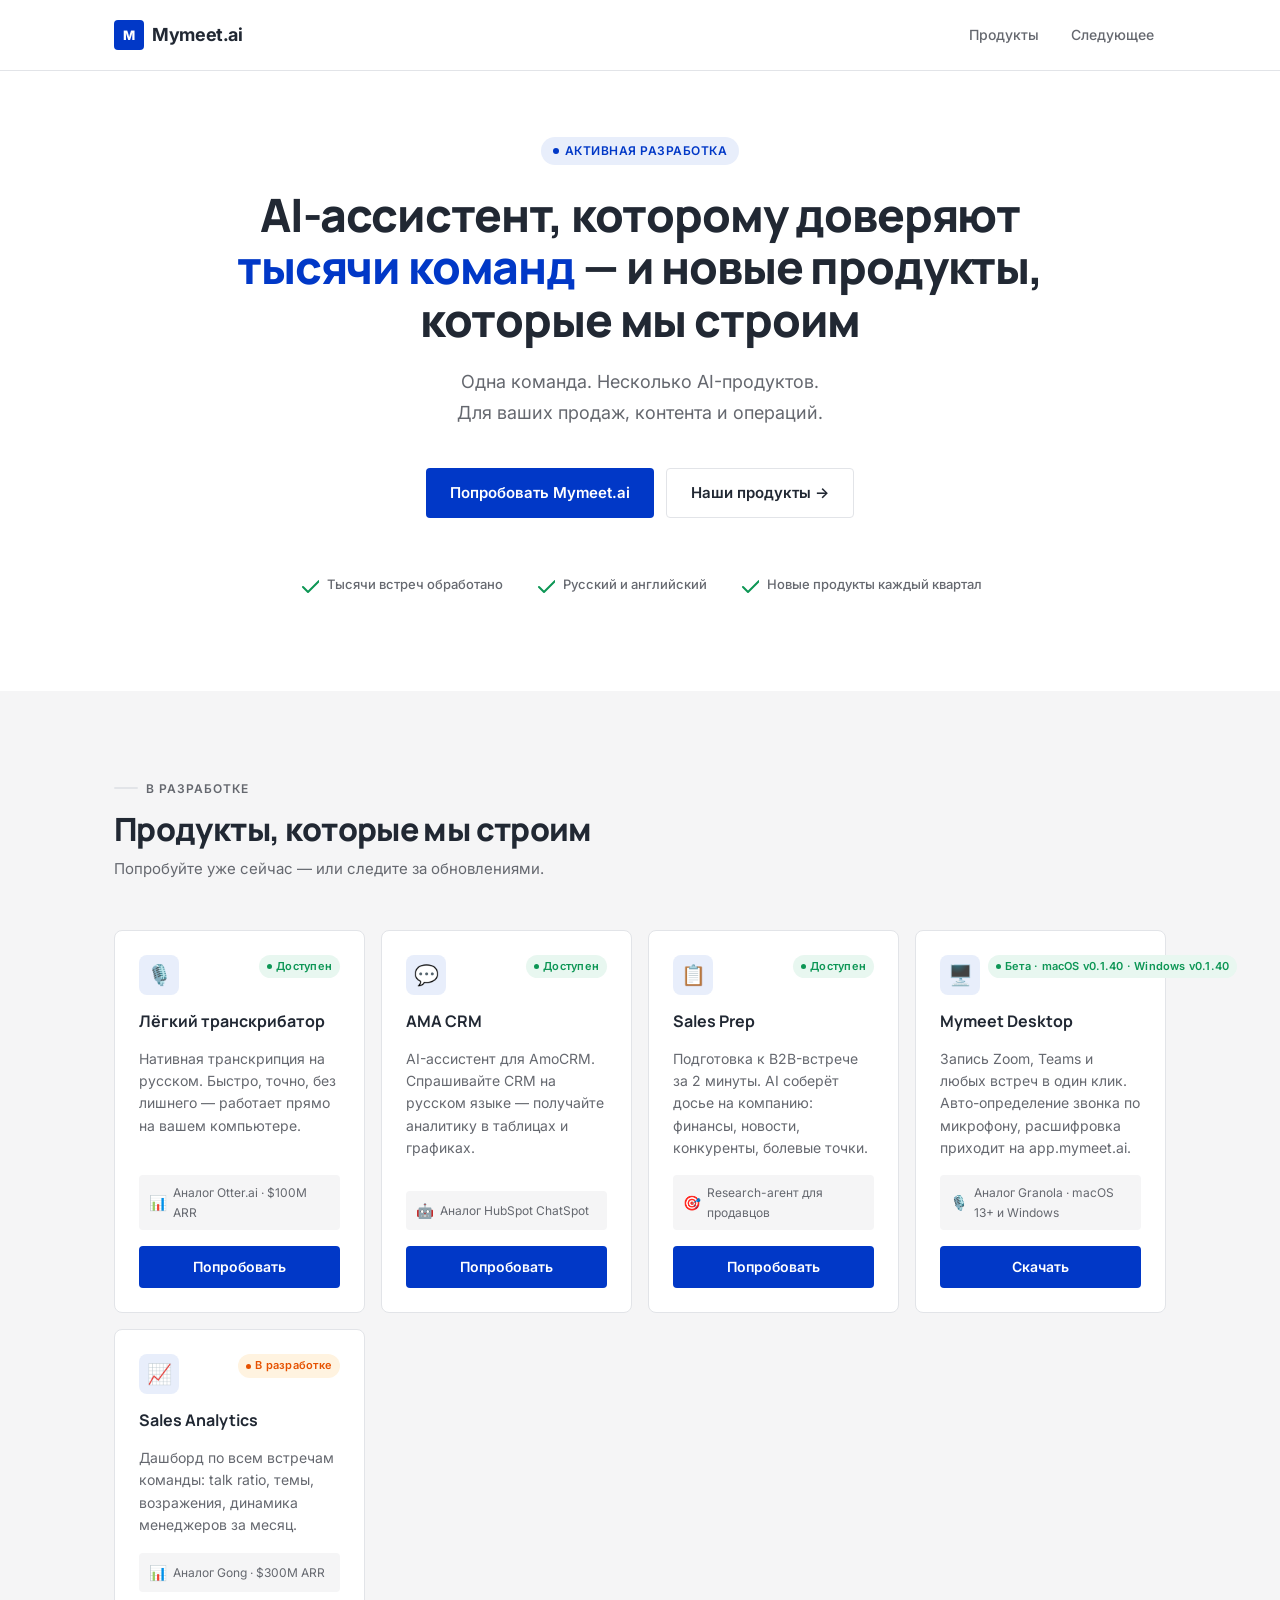
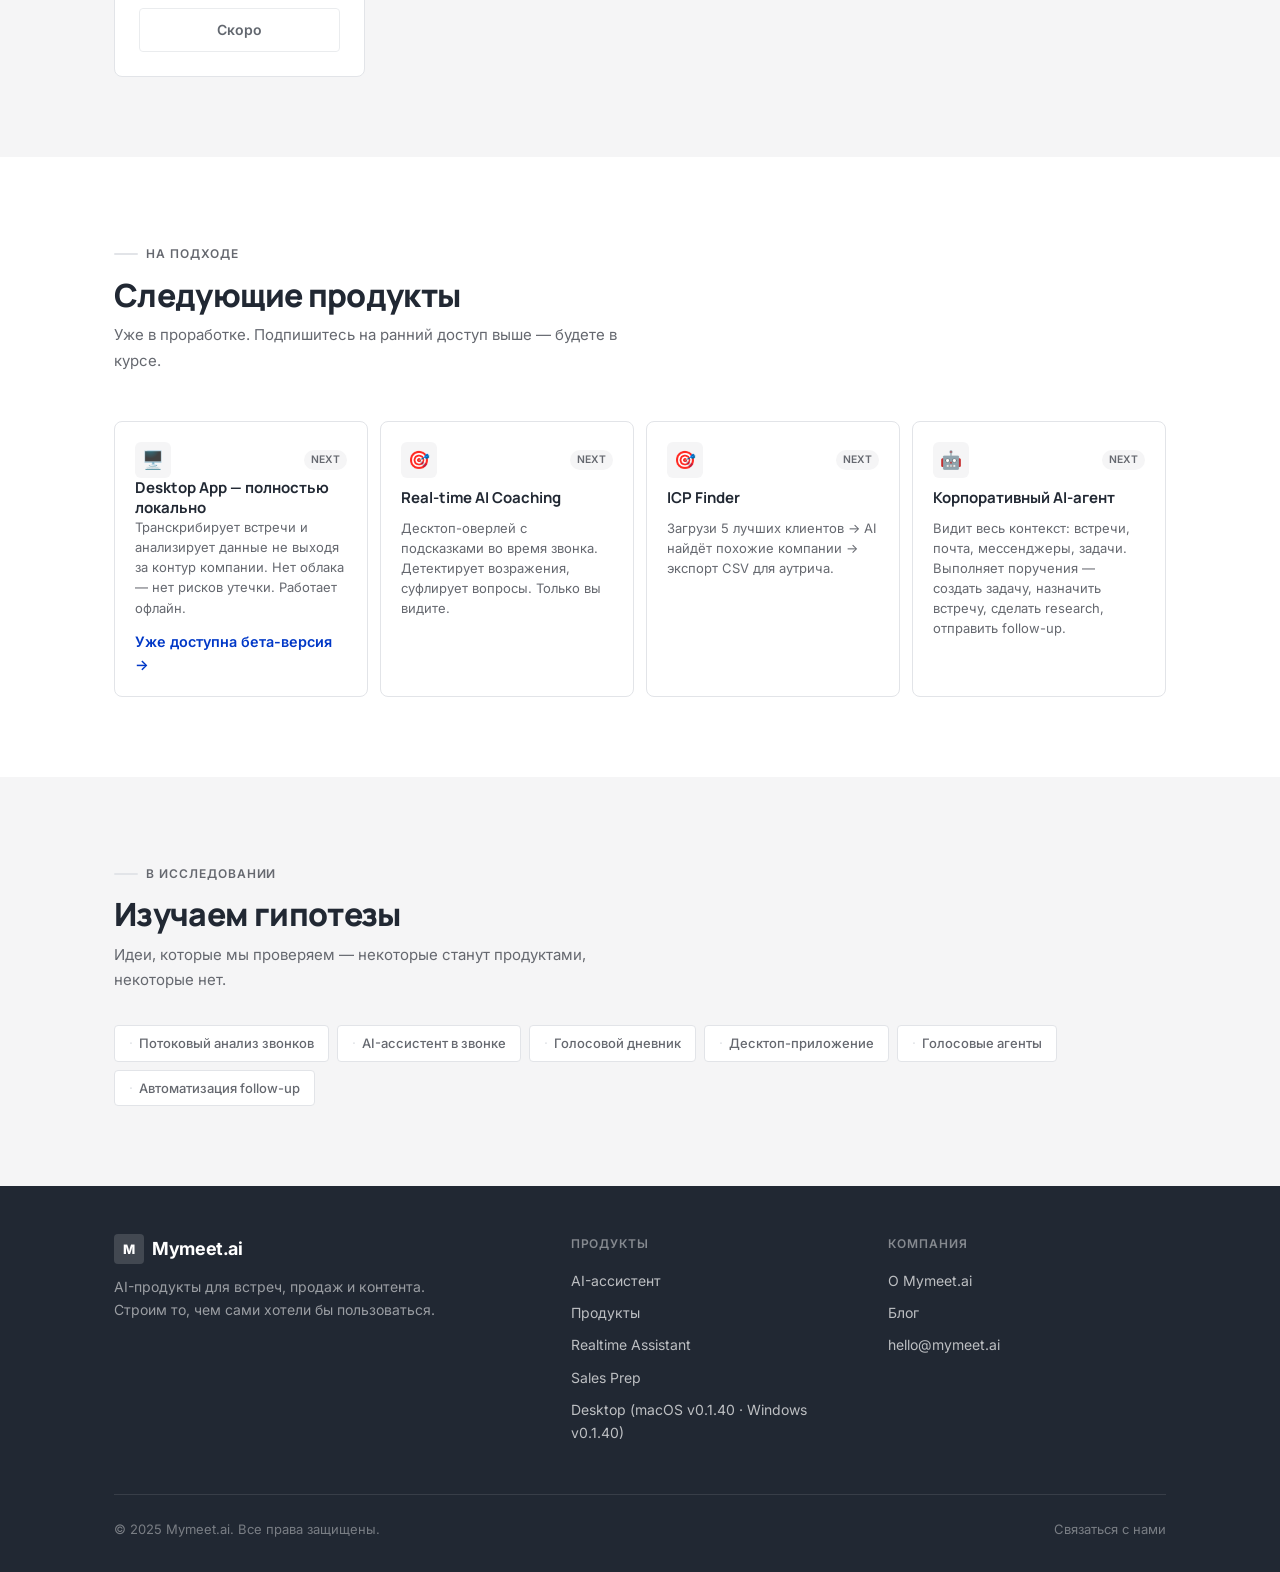
==== index.html @ 9c93a952 "Update Windows desktop download to 0.1.40" ====
<!DOCTYPE html>
<html lang="ru-RU">

<head>
  <meta charset="UTF-8">
  <meta name="viewport" content="width=device-width, initial-scale=1.0, maximum-scale=5.0, viewport-fit=cover">

  <title>Mymeet.ai — AI-ассистент для встреч и новые продукты</title>
  <meta name="description" content="Вы знаете нас по AI-ассистенту для встреч. Теперь мы строим больше: транскрибатор, sales analytics, real-time coaching и другие AI-продукты.">
  <meta name="robots" content="index, follow, max-image-preview:large, max-snippet:-1, max-video-preview:-1">
  <link rel="canonical" href="https://sales.mymeet.ai/">

  <!-- Open Graph -->
  <meta property="og:title" content="Mymeet.ai — AI-ассистент, которому доверяют тысячи команд">
  <meta property="og:description" content="Одна команда. Несколько AI-продуктов. Для ваших продаж, контента и операций.">
  <meta property="og:type" content="website">
  <meta property="og:url" content="https://sales.mymeet.ai/">
  <meta property="og:locale" content="ru_RU">

  <meta http-equiv="X-Content-Type-Options" content="nosniff">

  <!-- Fonts -->
  <link rel="preconnect" href="https://fonts.googleapis.com">
  <link rel="preconnect" href="https://fonts.gstatic.com" crossorigin>
  <link href="https://fonts.googleapis.com/css2?family=Manrope:wght@700;800&family=Inter:wght@400;500;600&display=swap" rel="stylesheet">

  <style>
    *, *::before, *::after { box-sizing: border-box; margin: 0; padding: 0; }

    :root {
      --primary: #0138C7;
      --primary-dark: #0130A8;
      --primary-light: #E8EEFB;
      --text: #212833;
      --text-muted: #65686F;
      --surface: #F5F5F6;
      --white: #FFFFFF;
      --success: #0D9655;
      --success-bg: #E8F7F0;
      --border: #E2E4E8;
      --shadow-sm: 0 1px 3px rgba(0,0,0,.06);
      --shadow-md: 0 4px 16px rgba(0,0,0,.08);
      --r-btn: 4px;
      --r-card: 8px;
    }

    html { scroll-behavior: smooth; }

    body {
      font-family: 'Inter', system-ui, -apple-system, sans-serif;
      font-size: 16px;
      line-height: 1.6;
      color: var(--text);
      background: var(--white);
      -webkit-font-smoothing: antialiased;
    }

    img { max-width: 100%; height: auto; display: block; }

    .container {
      width: 100%;
      max-width: 1100px;
      margin: 0 auto;
      padding: 0 24px;
    }

    /* ─── HEADER ─── */
    header {
      position: fixed;
      top: 0; left: 0; right: 0;
      z-index: 100;
      padding: 16px 0;
      background: rgba(255,255,255,.95);
      backdrop-filter: blur(12px);
      -webkit-backdrop-filter: blur(12px);
      border-bottom: 1px solid var(--border);
    }

    .header-inner {
      display: flex;
      justify-content: space-between;
      align-items: center;
    }

    .logo {
      font-family: 'Inter', sans-serif;
      font-size: 1.125rem;
      font-weight: 700;
      color: var(--text);
      text-decoration: none;
      letter-spacing: -.02em;
      display: flex;
      align-items: center;
      gap: 8px;
    }

    .logo-icon {
      width: 30px;
      height: 30px;
      background: var(--primary);
      border-radius: var(--r-btn);
      display: flex;
      align-items: center;
      justify-content: center;
      color: #fff;
      font-weight: 800;
      font-size: 13px;
    }

    nav {
      display: flex;
      align-items: center;
      gap: 8px;
    }

    nav a {
      color: var(--text-muted);
      text-decoration: none;
      font-size: .875rem;
      font-weight: 500;
      padding: 8px 12px;
      border-radius: var(--r-btn);
      transition: color .15s, background .15s;
    }

    nav a:hover { color: var(--text); background: var(--surface); }

    .btn {
      display: inline-flex;
      align-items: center;
      justify-content: center;
      gap: 8px;
      padding: 10px 20px;
      border-radius: var(--r-btn);
      font-family: 'Inter', sans-serif;
      font-size: .875rem;
      font-weight: 600;
      text-decoration: none;
      cursor: pointer;
      border: none;
      transition: background .15s, transform .15s, box-shadow .15s;
      white-space: nowrap;
    }

    .btn-primary {
      background: var(--primary);
      color: #fff;
    }

    .btn-primary:hover {
      background: var(--primary-dark);
      box-shadow: 0 4px 16px rgba(1,56,199,.25);
    }

    .btn-outline {
      background: transparent;
      color: var(--text);
      border: 1.5px solid var(--border);
    }

    .btn-outline:hover {
      background: var(--surface);
      border-color: #c5c8ce;
    }

    /* ─── HERO ─── */
    .hero {
      padding: 136px 0 96px;
      background: var(--white);
      text-align: center;
    }

    .hero-badge {
      display: inline-flex;
      align-items: center;
      gap: 6px;
      background: var(--primary-light);
      color: var(--primary);
      font-size: .75rem;
      font-weight: 600;
      padding: 4px 12px;
      border-radius: 100px;
      letter-spacing: .04em;
      text-transform: uppercase;
      margin-bottom: 24px;
    }

    .hero-badge-dot {
      width: 6px;
      height: 6px;
      background: var(--primary);
      border-radius: 50%;
      flex-shrink: 0;
    }

    .hero h1 {
      font-family: 'Manrope', sans-serif;
      font-size: clamp(2rem, 4vw, 2.875rem);
      font-weight: 800;
      color: var(--text);
      line-height: 1.15;
      letter-spacing: -.025em;
      max-width: none;
      margin: 0 auto 20px;
    }

    .hero h1 .accent { color: var(--primary); }

    .hero-sub {
      font-size: 1.125rem;
      color: var(--text-muted);
      max-width: 520px;
      margin: 0 auto 40px;
      line-height: 1.7;
    }

    .hero-ctas {
      display: flex;
      gap: 12px;
      justify-content: center;
      flex-wrap: wrap;
    }

    .hero-ctas .btn { padding: 12px 24px; font-size: .9375rem; }

    .hero-trust {
      margin-top: 56px;
      display: flex;
      align-items: center;
      justify-content: center;
      gap: 32px;
      flex-wrap: wrap;
    }

    .trust-item {
      display: flex;
      align-items: center;
      gap: 8px;
      color: var(--text-muted);
      font-size: .8125rem;
      font-weight: 500;
    }

    .trust-icon {
      width: 20px;
      height: 20px;
      color: var(--success);
    }

    /* ─── SECTION COMMON ─── */
    section { padding: 80px 0; }

    .section-label {
      display: inline-flex;
      align-items: center;
      gap: 8px;
      font-size: .75rem;
      font-weight: 600;
      letter-spacing: .08em;
      text-transform: uppercase;
      color: var(--text-muted);
      margin-bottom: 12px;
    }

    .section-label-line {
      width: 24px;
      height: 2px;
      background: var(--border);
      border-radius: 2px;
    }

    .section-title {
      font-family: 'Manrope', sans-serif;
      font-size: clamp(1.5rem, 2.5vw, 2rem);
      font-weight: 800;
      color: var(--text);
      letter-spacing: -.02em;
      line-height: 1.2;
      margin-bottom: 8px;
    }

    .section-desc {
      font-size: .9375rem;
      color: var(--text-muted);
      max-width: 520px;
      line-height: 1.7;
      margin-bottom: 48px;
    }

    /* ─── ACTIVE PRODUCTS ─── */
    .active-products { background: var(--surface); }

    .products-grid {
      display: grid;
      grid-template-columns: repeat(auto-fill, minmax(240px, 1fr));
      gap: 16px;
    }

    .product-card {
      background: var(--white);
      border: 1px solid var(--border);
      border-radius: var(--r-card);
      padding: 24px;
      display: flex;
      flex-direction: column;
      gap: 16px;
      transition: box-shadow .2s, border-color .2s;
    }

    .product-card:hover {
      box-shadow: var(--shadow-md);
      border-color: #c5c8ce;
    }

    .card-top {
      display: flex;
      align-items: flex-start;
      justify-content: space-between;
      gap: 8px;
    }

    .product-icon {
      width: 40px;
      height: 40px;
      background: var(--primary-light);
      border-radius: var(--r-card);
      display: flex;
      align-items: center;
      justify-content: center;
      font-size: 1.25rem;
      flex-shrink: 0;
    }

    .badge-active {
      display: inline-flex;
      align-items: center;
      gap: 4px;
      background: var(--success-bg);
      color: var(--success);
      font-size: .6875rem;
      font-weight: 600;
      padding: 3px 8px;
      border-radius: 100px;
      letter-spacing: .02em;
      white-space: nowrap;
    }

    .badge-active-dot {
      width: 5px;
      height: 5px;
      background: var(--success);
      border-radius: 50%;
      flex-shrink: 0;
      animation: pulse 2s infinite;
    }

    @keyframes pulse {
      0%, 100% { opacity: 1; }
      50% { opacity: .4; }
    }

    .product-card h3 {
      font-family: 'Manrope', sans-serif;
      font-size: 1rem;
      font-weight: 700;
      color: var(--text);
      line-height: 1.3;
    }

    .product-card p {
      font-size: .875rem;
      color: var(--text-muted);
      line-height: 1.6;
      flex: 1;
    }

    .card-meta {
      display: flex;
      align-items: center;
      gap: 6px;
      font-size: .75rem;
      color: var(--text-muted);
      padding: 8px 10px;
      background: var(--surface);
      border-radius: 4px;
    }

    .card-meta-icon { font-size: .9rem; }

    .card-cta {
      display: flex;
      align-items: center;
      justify-content: space-between;
      gap: 8px;
    }

    .waitlist-form {
      display: flex;
      gap: 6px;
      width: 100%;
    }

    .waitlist-form input[type="email"] {
      flex: 1;
      padding: 8px 12px;
      border: 1.5px solid var(--border);
      border-radius: var(--r-btn);
      font-family: 'Inter', sans-serif;
      font-size: .8125rem;
      color: var(--text);
      background: var(--white);
      outline: none;
      transition: border-color .15s;
      min-width: 0;
    }

    .waitlist-form input[type="email"]::placeholder { color: #9ca3af; }

    .waitlist-form input[type="email"]:focus {
      border-color: var(--primary);
    }

    .waitlist-form button {
      padding: 8px 14px;
      background: var(--primary);
      color: #fff;
      border: none;
      border-radius: var(--r-btn);
      font-family: 'Inter', sans-serif;
      font-size: .8125rem;
      font-weight: 600;
      cursor: pointer;
      white-space: nowrap;
      transition: background .15s;
      flex-shrink: 0;
    }

    .waitlist-form button:hover { background: var(--primary-dark); }

    /* ─── NEXT PRODUCTS ─── */
    .next-products { background: var(--white); }

    .next-grid {
      display: grid;
      grid-template-columns: repeat(auto-fill, minmax(220px, 1fr));
      gap: 12px;
    }

    .next-card {
      border: 1px solid var(--border);
      border-radius: var(--r-card);
      padding: 20px;
      display: flex;
      flex-direction: column;
      gap: 10px;
      background: var(--white);
    }

    .next-card-top {
      display: flex;
      align-items: center;
      gap: 10px;
    }

    .next-icon {
      width: 36px;
      height: 36px;
      background: var(--surface);
      border-radius: 6px;
      display: flex;
      align-items: center;
      justify-content: center;
      font-size: 1.1rem;
      flex-shrink: 0;
    }

    .badge-next {
      display: inline-flex;
      align-items: center;
      background: var(--surface);
      color: var(--text-muted);
      font-size: .65rem;
      font-weight: 600;
      padding: 2px 7px;
      border-radius: 100px;
      letter-spacing: .03em;
      text-transform: uppercase;
      margin-left: auto;
    }

    .next-card h3 {
      font-family: 'Manrope', sans-serif;
      font-size: .9375rem;
      font-weight: 700;
      color: var(--text);
      line-height: 1.3;
    }

    .next-card p {
      font-size: .8125rem;
      color: var(--text-muted);
      line-height: 1.55;
    }

    /* ─── RESEARCH ─── */
    .research { background: var(--surface); }

    .research-list {
      display: flex;
      flex-wrap: wrap;
      gap: 8px;
      margin-top: 32px;
    }

    .research-tag {
      display: inline-flex;
      align-items: center;
      gap: 6px;
      background: var(--white);
      border: 1px solid var(--border);
      color: var(--text-muted);
      font-size: .8125rem;
      font-weight: 500;
      padding: 7px 14px;
      border-radius: 4px;
    }

    .research-tag::before {
      content: '·';
      color: var(--border);
    }

    /* ─── FOOTER ─── */
    footer {
      background: var(--text);
      color: rgba(255,255,255,.7);
      padding: 48px 0 32px;
    }

    .footer-grid {
      display: grid;
      grid-template-columns: 1.5fr 1fr 1fr;
      gap: 40px;
      margin-bottom: 40px;
    }

    .footer-brand .logo {
      color: #fff;
      margin-bottom: 12px;
    }

    .footer-brand .logo-icon {
      background: rgba(255,255,255,.15);
    }

    .footer-brand p {
      font-size: .875rem;
      line-height: 1.6;
      color: rgba(255,255,255,.55);
    }

    .footer-col h4 {
      font-size: .75rem;
      font-weight: 600;
      color: rgba(255,255,255,.45);
      text-transform: uppercase;
      letter-spacing: .08em;
      margin-bottom: 16px;
    }

    .footer-col a {
      display: block;
      color: rgba(255,255,255,.7);
      text-decoration: none;
      font-size: .875rem;
      margin-bottom: 10px;
      transition: color .15s;
    }

    .footer-col a:hover { color: #fff; }

    .footer-bottom {
      border-top: 1px solid rgba(255,255,255,.1);
      padding-top: 24px;
      display: flex;
      align-items: center;
      justify-content: space-between;
      flex-wrap: wrap;
      gap: 12px;
    }

    .footer-bottom p {
      font-size: .8125rem;
      color: rgba(255,255,255,.4);
    }

    .footer-bottom a {
      color: rgba(255,255,255,.4);
      text-decoration: none;
      font-size: .8125rem;
      transition: color .15s;
    }

    .footer-bottom a:hover { color: rgba(255,255,255,.7); }

    /* ─── WAITLIST SUCCESS ─── */
    .waitlist-success {
      display: none;
      align-items: center;
      gap: 6px;
      font-size: .8125rem;
      color: var(--success);
      font-weight: 600;
      padding: 8px 0;
    }

    /* ─── RESPONSIVE ─── */
    @media (max-width: 768px) {
      .hero { padding: 112px 0 64px; }
      .hero h1 { font-size: 1.875rem; }
      .hero-sub { font-size: 1rem; }
      .hero-trust { gap: 20px; }
      .products-grid { grid-template-columns: 1fr; }
      .next-grid { grid-template-columns: 1fr 1fr; }
      .footer-grid { grid-template-columns: 1fr 1fr; }
      .footer-brand { grid-column: 1 / -1; }
      section { padding: 56px 0; }
    }

    @media (max-width: 480px) {
      .hero-ctas { flex-direction: column; align-items: stretch; }
      .hero-ctas .btn { justify-content: center; }
      .next-grid { grid-template-columns: 1fr; }
      .footer-grid { grid-template-columns: 1fr; }
    }
  </style>
</head>

<body>

  <!-- HEADER -->
  <header>
    <div class="container header-inner">
      <a href="/" class="logo" aria-label="Mymeet.ai — главная">
        <span class="logo-icon" aria-hidden="true">M</span>
        <span class="logo-text">Mymeet.ai</span>
      </a>
      <nav aria-label="Основная навигация">
        <a href="#products">Продукты</a>
        <a href="#next">Следующее</a>
      </nav>
    </div>
  </header>

  <!-- HERO -->
  <section class="hero">
    <div class="container">
      <div class="hero-badge">
        <span class="hero-badge-dot"></span>
        Активная разработка
      </div>
      <h1>
        AI-ассистент, которому доверяют<br>
        <span class="accent">тысячи команд</span> — и новые продукты,<br>
        которые мы строим
      </h1>
      <p class="hero-sub">
        Одна команда. Несколько AI-продуктов.<br>
        Для ваших продаж, контента и операций.
      </p>
      <div class="hero-ctas">
        <a href="https://mymeet.ai" class="btn btn-primary" target="_blank" rel="noopener noreferrer">
          Попробовать Mymeet.ai
        </a>
        <a href="#products" class="btn btn-outline">
          Наши продукты →
        </a>
      </div>
      <div class="hero-trust">
        <div class="trust-item">
          <svg class="trust-icon" viewBox="0 0 20 20" fill="none" stroke="currentColor" stroke-width="2" stroke-linecap="round" stroke-linejoin="round">
            <polyline points="20 6 9 17 4 12"></polyline>
          </svg>
          Тысячи встреч обработано
        </div>
        <div class="trust-item">
          <svg class="trust-icon" viewBox="0 0 20 20" fill="none" stroke="currentColor" stroke-width="2" stroke-linecap="round" stroke-linejoin="round">
            <polyline points="20 6 9 17 4 12"></polyline>
          </svg>
          Русский и английский
        </div>
        <div class="trust-item">
          <svg class="trust-icon" viewBox="0 0 20 20" fill="none" stroke="currentColor" stroke-width="2" stroke-linecap="round" stroke-linejoin="round">
            <polyline points="20 6 9 17 4 12"></polyline>
          </svg>
          Новые продукты каждый квартал
        </div>
      </div>
    </div>
  </section>

  <!-- ACTIVE PRODUCTS -->
  <section class="active-products" id="products">
    <div class="container">
      <div class="section-label">
        <span class="section-label-line"></span>
        В разработке
      </div>
      <h2 class="section-title">Продукты, которые мы строим</h2>
      <p class="section-desc">Попробуйте уже сейчас — или следите за обновлениями.</p>

      <div class="products-grid">

        <!-- 1. Транскрибатор -->
        <div class="product-card">
          <div class="card-top">
            <div class="product-icon">🎙️</div>
            <span class="badge-active"><span class="badge-active-dot"></span>Доступен</span>
          </div>
          <div>
            <h3>Лёгкий транскрибатор</h3>
          </div>
          <p>Нативная транскрипция на русском. Быстро, точно, без лишнего — работает прямо на вашем компьютере.</p>
          <div class="card-meta">
            <span class="card-meta-icon">📊</span>
            <span>Аналог Otter.ai · $100M ARR</span>
          </div>
          <a href="https://transcriber.mymeet.ai" class="btn btn-primary" target="_blank" rel="noopener noreferrer" style="width:100%;padding:10px 20px;">Попробовать</a>
        </div>

        <!-- 2. AMA CRM -->
        <div class="product-card">
          <div class="card-top">
            <div class="product-icon">💬</div>
            <span class="badge-active"><span class="badge-active-dot"></span>Доступен</span>
          </div>
          <div>
            <h3>AMA CRM</h3>
          </div>
          <p>AI-ассистент для AmoCRM. Спрашивайте CRM на русском языке — получайте аналитику в таблицах и графиках.</p>
          <div class="card-meta">
            <span class="card-meta-icon">🤖</span>
            <span>Аналог HubSpot ChatSpot</span>
          </div>
          <a href="https://amacrm.mymeet.ai" class="btn btn-primary" target="_blank" rel="noopener noreferrer" style="width:100%;padding:10px 20px;">Попробовать</a>
        </div>

        <!-- 3. Sales Prep -->
        <div class="product-card">
          <div class="card-top">
            <div class="product-icon">📋</div>
            <span class="badge-active"><span class="badge-active-dot"></span>Доступен</span>
          </div>
          <div>
            <h3>Sales Prep</h3>
          </div>
          <p>Подготовка к B2B-встрече за 2 минуты. AI соберёт досье на компанию: финансы, новости, конкуренты, болевые точки.</p>
          <div class="card-meta">
            <span class="card-meta-icon">🎯</span>
            <span>Research-агент для продавцов</span>
          </div>
          <a href="https://prep.mymeet.ai" class="btn btn-primary" target="_blank" rel="noopener noreferrer" style="width:100%;padding:10px 20px;">Попробовать</a>
        </div>

        <!-- 4. Mymeet Desktop -->
        <div class="product-card">
          <div class="card-top">
            <div class="product-icon">🖥️</div>
            <span class="badge-active"><span class="badge-active-dot"></span>Бета · macOS v0.1.40 · Windows v0.1.40</span>
          </div>
          <div>
            <h3>Mymeet Desktop</h3>
          </div>
          <p>Запись Zoom, Teams и любых встреч в один клик. Авто-определение звонка по микрофону, расшифровка приходит на app.mymeet.ai.</p>
          <div class="card-meta">
            <span class="card-meta-icon">🎙️</span>
            <span>Аналог Granola · macOS 13+ и Windows</span>
          </div>
          <a href="/desktop" class="btn btn-primary" style="width:100%;padding:10px 20px;">Скачать</a>
        </div>

        <!-- 4. Sales Analytics -->
        <div class="product-card">
          <div class="card-top">
            <div class="product-icon">📈</div>
            <span class="badge-active" style="background:#FFF3E0;color:#E65100;"><span class="badge-active-dot" style="background:#E65100;"></span>В разработке</span>
          </div>
          <div>
            <h3>Sales Analytics</h3>
          </div>
          <p>Дашборд по всем встречам команды: talk ratio, темы, возражения, динамика менеджеров за месяц.</p>
          <div class="card-meta">
            <span class="card-meta-icon">📊</span>
            <span>Аналог Gong · $300M ARR</span>
          </div>
          <span class="btn btn-outline" style="width:100%;padding:10px 20px;cursor:default;opacity:.7;">Скоро</span>
        </div>

      </div>
    </div>
  </section>

  <!-- NEXT PRODUCTS -->
  <section class="next-products" id="next">
    <div class="container">
      <div class="section-label">
        <span class="section-label-line"></span>
        На подходе
      </div>
      <h2 class="section-title">Следующие продукты</h2>
      <p class="section-desc">Уже в проработке. Подпишитесь на ранний доступ выше — будете в курсе.</p>

      <div class="next-grid">

        <a href="/desktop" class="next-card" style="text-decoration:none;color:inherit;display:block;">
          <div class="next-card-top">
            <div class="next-icon">🖥️</div>
            <span class="badge-next">Next</span>
          </div>
          <h3>Desktop App — полностью локально</h3>
          <p>Транскрибирует встречи и анализирует данные не выходя за контур компании. Нет облака — нет рисков утечки. Работает офлайн.</p>
          <span style="display:inline-flex;align-items:center;gap:6px;margin-top:12px;color:var(--primary);font-weight:600;font-size:.9rem;">
            Уже доступна бета-версия →
          </span>
        </a>

        <div class="next-card">
          <div class="next-card-top">
            <div class="next-icon">🎯</div>
            <span class="badge-next">Next</span>
          </div>
          <h3>Real-time AI Coaching</h3>
          <p>Десктоп-оверлей с подсказками во время звонка. Детектирует возражения, суфлирует вопросы. Только вы видите.</p>
        </div>

        <div class="next-card">
          <div class="next-card-top">
            <div class="next-icon">🎯</div>
            <span class="badge-next">Next</span>
          </div>
          <h3>ICP Finder</h3>
          <p>Загрузи 5 лучших клиентов → AI найдёт похожие компании → экспорт CSV для аутрича.</p>
        </div>

        <div class="next-card">
          <div class="next-card-top">
            <div class="next-icon">🤖</div>
            <span class="badge-next">Next</span>
          </div>
          <h3>Корпоративный AI-агент</h3>
          <p>Видит весь контекст: встречи, почта, мессенджеры, задачи. Выполняет поручения — создать задачу, назначить встречу, сделать research, отправить follow-up.</p>
        </div>

      </div>
    </div>
  </section>

  <!-- RESEARCH -->
  <section class="research">
    <div class="container">
      <div class="section-label">
        <span class="section-label-line"></span>
        В исследовании
      </div>
      <h2 class="section-title">Изучаем гипотезы</h2>
      <p class="section-desc" style="margin-bottom: 0;">Идеи, которые мы проверяем — некоторые станут продуктами, некоторые нет.</p>
      <div class="research-list">
        <span class="research-tag">Потоковый анализ звонков</span>
        <span class="research-tag">AI-ассистент в звонке</span>
        <span class="research-tag">Голосовой дневник</span>
        <span class="research-tag">Десктоп-приложение</span>
        <span class="research-tag">Голосовые агенты</span>
        <span class="research-tag">Автоматизация follow-up</span>
      </div>
    </div>
  </section>

  <!-- FOOTER -->
  <footer>
    <div class="container">
      <div class="footer-grid">
        <div class="footer-brand">
          <a href="/" class="logo" aria-label="Mymeet.ai">
            <span class="logo-icon" aria-hidden="true">M</span>
            <span class="logo-text">Mymeet.ai</span>
          </a>
          <p>AI-продукты для встреч, продаж и контента.<br>Строим то, чем сами хотели бы пользоваться.</p>
        </div>
        <div class="footer-col">
          <h4>Продукты</h4>
          <a href="https://mymeet.ai" target="_blank" rel="noopener noreferrer">AI-ассистент</a>
          <a href="#products">Продукты</a>
          <a href="realtime-assistant.html">Realtime Assistant</a>
          <a href="https://salesprep.mymeet.ai" target="_blank" rel="noopener noreferrer">Sales Prep</a>
          <a href="/desktop">Desktop (macOS v0.1.40 · Windows v0.1.40)</a>
        </div>
        <div class="footer-col">
          <h4>Компания</h4>
          <a href="https://mymeet.ai" target="_blank" rel="noopener noreferrer">О Mymeet.ai</a>
          <a href="https://mymeet.ai/blog" target="_blank" rel="noopener noreferrer">Блог</a>
          <a href="mailto:hello@mymeet.ai">hello@mymeet.ai</a>
        </div>
      </div>
      <div class="footer-bottom">
        <p>© 2025 Mymeet.ai. Все права защищены.</p>
        <a href="mailto:hello@mymeet.ai">Связаться с нами</a>
      </div>
    </div>
  </footer>

  <script>
    function handleWaitlist(e, form, product) {
      e.preventDefault();
      const email = form.querySelector('input[type="email"]').value;
      const successEl = form.nextElementSibling;

      // Send to mailto as fallback
      const subject = encodeURIComponent('Waitlist: ' + product);
      const body = encodeURIComponent('Email: ' + email + '\nProduct: ' + product);

      fetch('https://formspree.io/f/hello@mymeet.ai', {
        method: 'POST',
        headers: { 'Content-Type': 'application/json', 'Accept': 'application/json' },
        body: JSON.stringify({ email: email, product: product, _subject: 'Waitlist: ' + product })
      }).catch(() => {});

      form.style.display = 'none';
      if (successEl) {
        successEl.style.display = 'flex';
      }
    }

    // Smooth scroll for nav links
    document.querySelectorAll('a[href^="#"]').forEach(a => {
      a.addEventListener('click', e => {
        e.preventDefault();
        const target = document.querySelector(a.getAttribute('href'));
        if (target) target.scrollIntoView({ behavior: 'smooth', block: 'start' });
      });
    });
  </script>

</body>
</html>
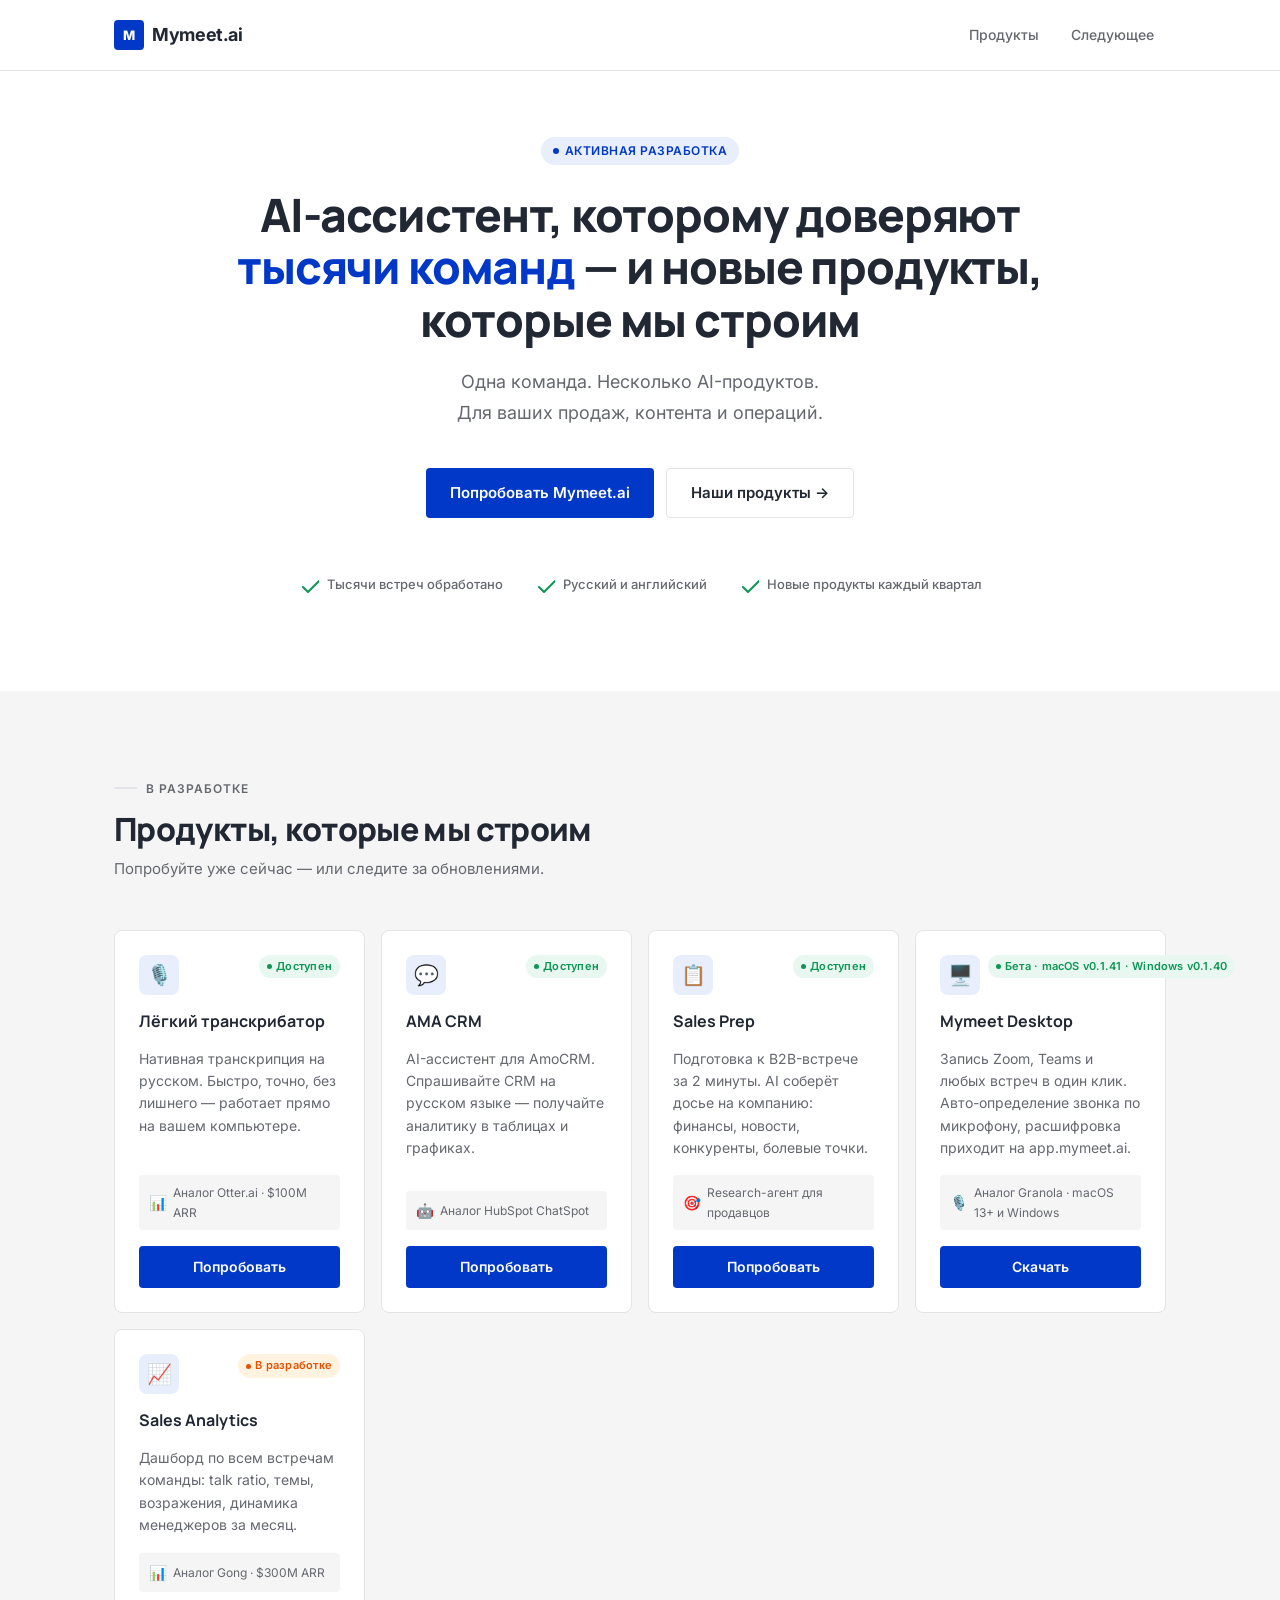
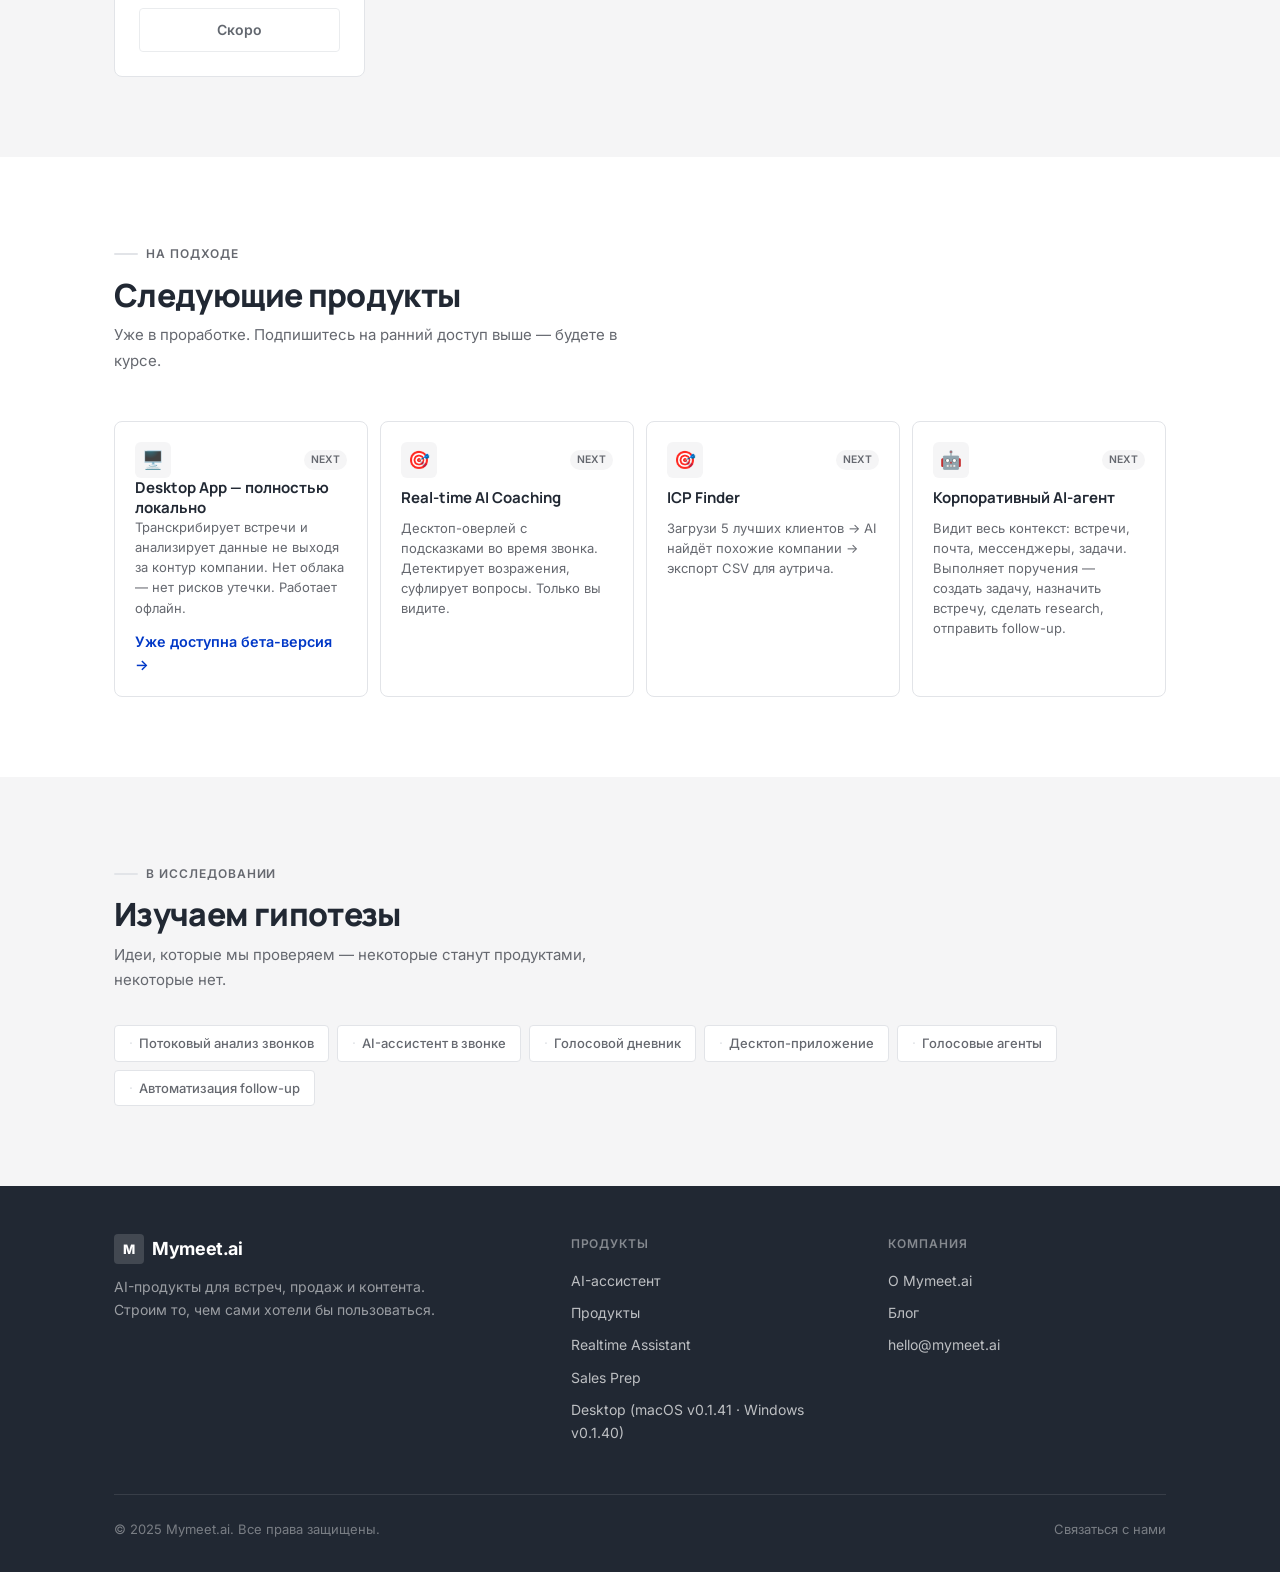
==== commit bdc8d88d: "Update desktop macOS release to 0.1.41" ====
--- a/index.html
+++ b/index.html
@@ -766,7 +766,7 @@
         <div class="product-card">
           <div class="card-top">
             <div class="product-icon">🖥️</div>
-            <span class="badge-active"><span class="badge-active-dot"></span>Бета · macOS v0.1.40 · Windows v0.1.40</span>
+            <span class="badge-active"><span class="badge-active-dot"></span>Бета · macOS v0.1.41 · Windows v0.1.40</span>
           </div>
           <div>
             <h3>Mymeet Desktop</h3>
@@ -892,7 +892,7 @@
           <a href="#products">Продукты</a>
           <a href="realtime-assistant.html">Realtime Assistant</a>
           <a href="https://salesprep.mymeet.ai" target="_blank" rel="noopener noreferrer">Sales Prep</a>
-          <a href="/desktop">Desktop (macOS v0.1.40 · Windows v0.1.40)</a>
+          <a href="/desktop">Desktop (macOS v0.1.41 · Windows v0.1.40)</a>
         </div>
         <div class="footer-col">
           <h4>Компания</h4>
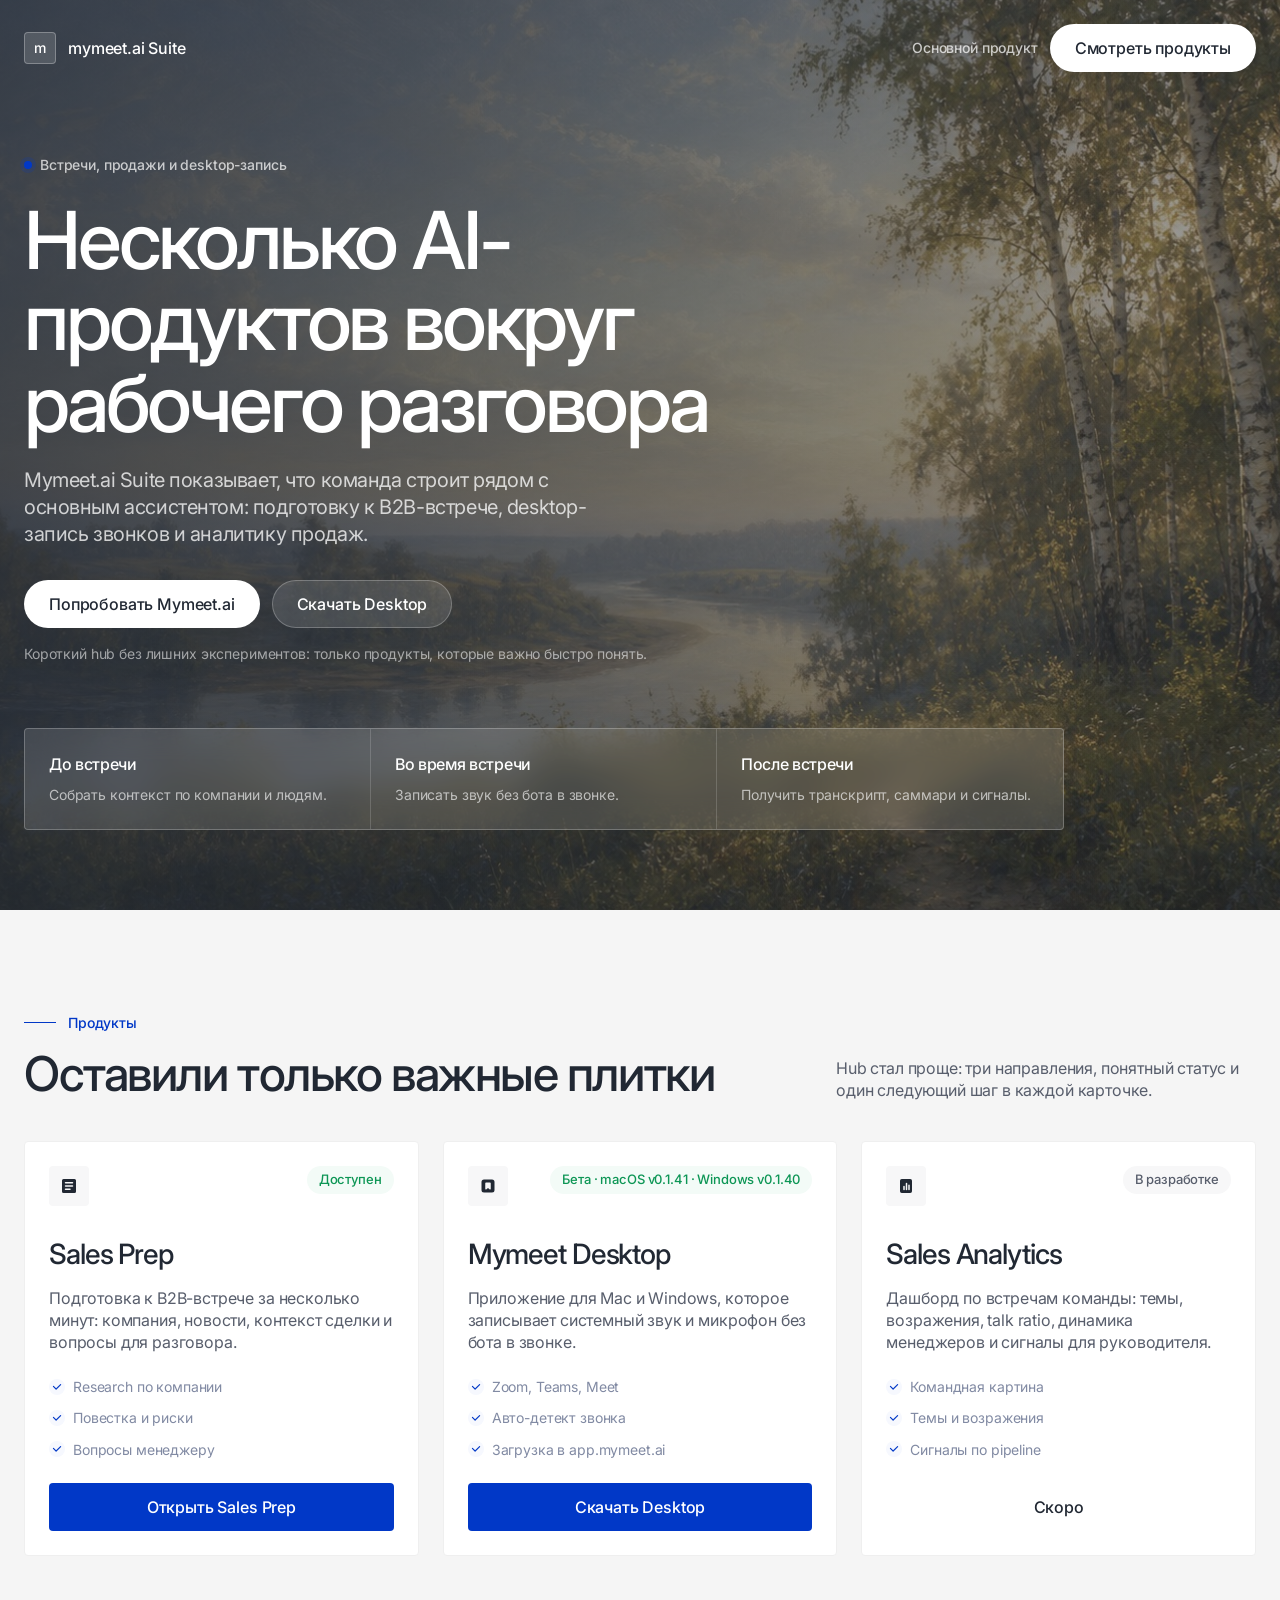
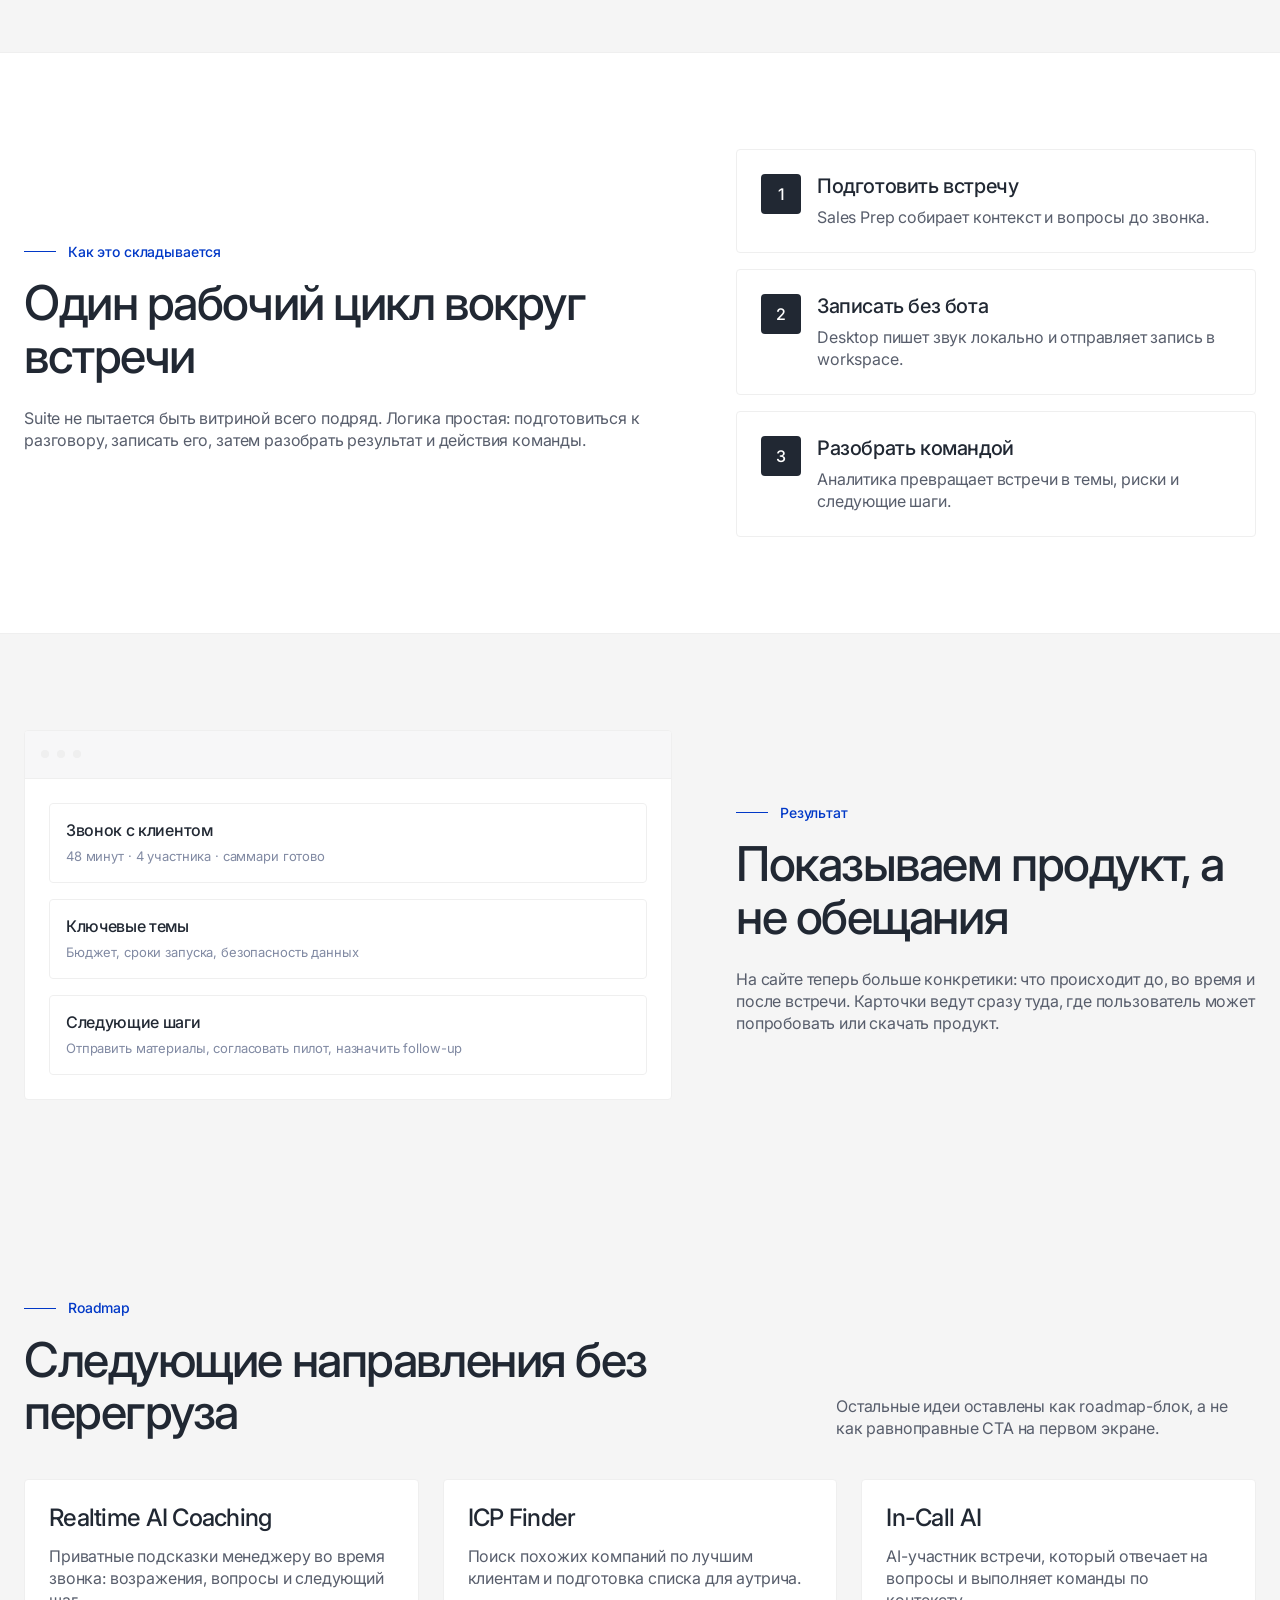
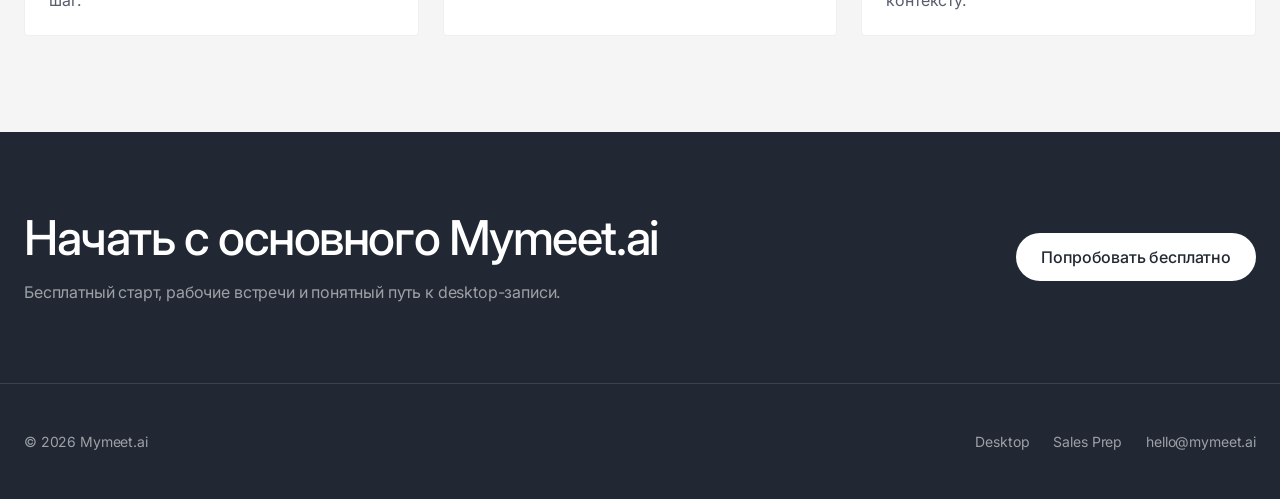
==== commit 53b8276a: "Redesign suite and desktop landing pages" ====
--- a/index.html
+++ b/index.html
@@ -5,940 +5,898 @@
   <meta charset="UTF-8">
   <meta name="viewport" content="width=device-width, initial-scale=1.0, maximum-scale=5.0, viewport-fit=cover">
 
-  <title>Mymeet.ai — AI-ассистент для встреч и новые продукты</title>
-  <meta name="description" content="Вы знаете нас по AI-ассистенту для встреч. Теперь мы строим больше: транскрибатор, sales analytics, real-time coaching и другие AI-продукты.">
+  <title>Mymeet.ai Suite — AI-продукты для встреч и продаж</title>
+  <meta name="description" content="Mymeet.ai Suite объединяет AI-продукты для встреч, продаж и desktop-записи: Sales Prep, Mymeet Desktop и Sales Analytics.">
   <meta name="robots" content="index, follow, max-image-preview:large, max-snippet:-1, max-video-preview:-1">
-  <link rel="canonical" href="https://sales.mymeet.ai/">
-
-  <!-- Open Graph -->
-  <meta property="og:title" content="Mymeet.ai — AI-ассистент, которому доверяют тысячи команд">
-  <meta property="og:description" content="Одна команда. Несколько AI-продуктов. Для ваших продаж, контента и операций.">
+  <link rel="canonical" href="https://suite.mymeet.ai/">
+
+  <meta property="og:title" content="Mymeet.ai Suite — AI-продукты для встреч и продаж">
+  <meta property="og:description" content="Одна команда развивает продукты для подготовки к встречам, записи звонков и аналитики продаж.">
   <meta property="og:type" content="website">
-  <meta property="og:url" content="https://sales.mymeet.ai/">
+  <meta property="og:url" content="https://suite.mymeet.ai/">
   <meta property="og:locale" content="ru_RU">
 
   <meta http-equiv="X-Content-Type-Options" content="nosniff">
-
-  <!-- Fonts -->
+  <link rel="icon" href="data:,">
+
   <link rel="preconnect" href="https://fonts.googleapis.com">
   <link rel="preconnect" href="https://fonts.gstatic.com" crossorigin>
-  <link href="https://fonts.googleapis.com/css2?family=Manrope:wght@700;800&family=Inter:wght@400;500;600&display=swap" rel="stylesheet">
+  <link href="https://fonts.googleapis.com/css2?family=Inter:wght@400;500&amp;display=swap" rel="stylesheet">
 
   <style>
     *, *::before, *::after { box-sizing: border-box; margin: 0; padding: 0; }
 
+    /* Core marketing tokens from the mymeet.ai landing design system. */
     :root {
-      --primary: #0138C7;
-      --primary-dark: #0130A8;
-      --primary-light: #E8EEFB;
+      --brand-blue: #0138C7;
+      --brand-blue-hover: #0032B1;
+      --page: #F5F5F5;
+      --card: #FFFFFF;
+      --muted: #F3F3F3;
+      --subtle: #F7F7F8;
       --text: #212833;
-      --text-muted: #65686F;
-      --surface: #F5F5F6;
-      --white: #FFFFFF;
+      --text-secondary: #818AA3;
+      --text-tertiary: #585E6C;
+      --border: #EFEFEF;
       --success: #0D9655;
-      --success-bg: #E8F7F0;
-      --border: #E2E4E8;
-      --shadow-sm: 0 1px 3px rgba(0,0,0,.06);
-      --shadow-md: 0 4px 16px rgba(0,0,0,.08);
-      --r-btn: 4px;
-      --r-card: 8px;
+      --ink: #212833;
+      --radius: 4px;
+      --pill: 999px;
+      --content: 1300px;
     }
 
     html { scroll-behavior: smooth; }
 
     body {
-      font-family: 'Inter', system-ui, -apple-system, sans-serif;
-      font-size: 16px;
-      line-height: 1.6;
+      font-family: "Inter", system-ui, -apple-system, BlinkMacSystemFont, "Segoe UI", sans-serif;
       color: var(--text);
-      background: var(--white);
+      background: var(--page);
+      font-size: 16px;
+      line-height: 1.375;
       -webkit-font-smoothing: antialiased;
-    }
-
-    img { max-width: 100%; height: auto; display: block; }
+      text-rendering: optimizeLegibility;
+    }
+
+    a { color: inherit; }
+    img { display: block; max-width: 100%; height: auto; }
 
     .container {
-      width: 100%;
-      max-width: 1100px;
+      width: min(100% - 48px, var(--content));
       margin: 0 auto;
-      padding: 0 24px;
-    }
-
-    /* ─── HEADER ─── */
-    header {
-      position: fixed;
-      top: 0; left: 0; right: 0;
-      z-index: 100;
-      padding: 16px 0;
-      background: rgba(255,255,255,.95);
-      backdrop-filter: blur(12px);
-      -webkit-backdrop-filter: blur(12px);
-      border-bottom: 1px solid var(--border);
+    }
+
+    .site-header {
+      position: absolute;
+      inset: 0 0 auto;
+      z-index: 10;
+      padding: 24px 0;
     }
 
     .header-inner {
       display: flex;
+      align-items: center;
       justify-content: space-between;
-      align-items: center;
+      gap: 24px;
     }
 
     .logo {
-      font-family: 'Inter', sans-serif;
-      font-size: 1.125rem;
-      font-weight: 700;
+      display: inline-flex;
+      align-items: center;
+      gap: 12px;
+      color: #FFFFFF;
+      text-decoration: none;
+      font-size: 16px;
+      font-weight: 500;
+      letter-spacing: -0.16px;
+    }
+
+    .logo-mark {
+      display: grid;
+      width: 32px;
+      height: 32px;
+      place-items: center;
+      border: 1px solid rgba(255,255,255,.28);
+      border-radius: var(--radius);
+      background: rgba(255,255,255,.14);
+      color: #FFFFFF;
+      font-size: 14px;
+      font-weight: 500;
+    }
+
+    .header-actions {
+      display: flex;
+      align-items: center;
+      gap: 12px;
+    }
+
+    .header-link {
+      color: rgba(255,255,255,.72);
+      text-decoration: none;
+      font-size: 14px;
+      font-weight: 500;
+      letter-spacing: -0.14px;
+    }
+
+    .button {
+      display: inline-flex;
+      align-items: center;
+      justify-content: center;
+      min-height: 48px;
+      padding: 0 24px;
+      border-radius: var(--radius);
+      border: 1px solid transparent;
       color: var(--text);
+      background: var(--card);
       text-decoration: none;
-      letter-spacing: -.02em;
+      font-size: 16px;
+      font-weight: 500;
+      letter-spacing: -0.16px;
+      white-space: nowrap;
+      transition: background-color .2s ease, border-color .2s ease, color .2s ease;
+    }
+
+    .button:hover { background: var(--subtle); }
+
+    .button.primary {
+      color: #FFFFFF;
+      background: var(--brand-blue);
+    }
+
+    .button.primary:hover { background: var(--brand-blue-hover); }
+
+    .button.light {
+      color: var(--text);
+      background: #FFFFFF;
+      border-radius: var(--pill);
+    }
+
+    .button.ghost {
+      color: #FFFFFF;
+      background: rgba(255,255,255,.12);
+      border-color: rgba(255,255,255,.24);
+      border-radius: var(--pill);
+    }
+
+    .button.ghost:hover { background: rgba(255,255,255,.18); }
+
+    .hero {
+      position: relative;
+      min-height: calc(100vh - 48px);
+      display: grid;
+      align-items: center;
+      padding: 128px 0 80px;
+      color: #FFFFFF;
+      overflow: hidden;
+      background: #212833;
+    }
+
+    /* Generated landscape asset keeps the marketing hero aligned with the public-site visual language. */
+    .hero::before {
+      content: "";
+      position: absolute;
+      inset: 0;
+      background: url("images/marketing-landscape.jpg") center / cover no-repeat;
+      transform: scale(1.01);
+    }
+
+    .hero::after {
+      content: "";
+      position: absolute;
+      inset: 0;
+      background:
+        linear-gradient(90deg, rgba(33,40,51,.74) 0%, rgba(33,40,51,.52) 42%, rgba(33,40,51,.24) 100%),
+        linear-gradient(0deg, rgba(33,40,51,.24), rgba(33,40,51,.24));
+    }
+
+    .hero .container {
+      position: relative;
+      z-index: 1;
+    }
+
+    .hero-content {
+      max-width: 760px;
+      padding-top: 24px;
+    }
+
+    .eyebrow {
+      display: inline-flex;
+      align-items: center;
+      gap: 8px;
+      color: rgba(255,255,255,.72);
+      font-size: 14px;
+      font-weight: 500;
+      letter-spacing: -0.14px;
+      margin-bottom: 24px;
+    }
+
+    .eyebrow::before {
+      content: "";
+      width: 8px;
+      height: 8px;
+      border-radius: var(--pill);
+      background: var(--brand-blue);
+      box-shadow: 0 0 0 4px rgba(1,56,199,.18);
+    }
+
+    h1 {
+      max-width: 820px;
+      font-size: clamp(48px, 7vw, 80px);
+      line-height: 1.02;
+      font-weight: 500;
+      letter-spacing: -3.2px;
+      color: #FFFFFF;
+    }
+
+    .hero-lead {
+      max-width: 620px;
+      margin-top: 24px;
+      color: rgba(255,255,255,.76);
+      font-size: 20px;
+      line-height: 1.35;
+      letter-spacing: -0.42px;
+    }
+
+    .hero-actions {
       display: flex;
-      align-items: center;
-      gap: 8px;
-    }
-
-    .logo-icon {
-      width: 30px;
-      height: 30px;
-      background: var(--primary);
-      border-radius: var(--r-btn);
-      display: flex;
-      align-items: center;
-      justify-content: center;
-      color: #fff;
-      font-weight: 800;
-      font-size: 13px;
-    }
-
-    nav {
-      display: flex;
-      align-items: center;
-      gap: 8px;
-    }
-
-    nav a {
-      color: var(--text-muted);
-      text-decoration: none;
-      font-size: .875rem;
-      font-weight: 500;
-      padding: 8px 12px;
-      border-radius: var(--r-btn);
-      transition: color .15s, background .15s;
-    }
-
-    nav a:hover { color: var(--text); background: var(--surface); }
-
-    .btn {
+      flex-wrap: wrap;
+      gap: 12px;
+      margin-top: 32px;
+    }
+
+    .hero-note {
+      margin-top: 16px;
+      color: rgba(255,255,255,.56);
+      font-size: 14px;
+      letter-spacing: -0.14px;
+    }
+
+    .hero-panel {
+      width: min(100%, 1040px);
+      margin-top: 64px;
+      display: grid;
+      grid-template-columns: repeat(3, 1fr);
+      border: 1px solid rgba(255,255,255,.24);
+      border-radius: var(--radius);
+      background: rgba(255,255,255,.12);
+      backdrop-filter: blur(16px);
+    }
+
+    .hero-proof {
+      min-height: 96px;
+      padding: 24px;
+      border-right: 1px solid rgba(255,255,255,.16);
+    }
+
+    .hero-proof:last-child { border-right: 0; }
+
+    .hero-proof strong {
+      display: block;
+      color: #FFFFFF;
+      font-size: 16px;
+      font-weight: 500;
+      letter-spacing: -0.32px;
+      margin-bottom: 8px;
+    }
+
+    .hero-proof span {
+      color: rgba(255,255,255,.64);
+      font-size: 14px;
+      letter-spacing: -0.14px;
+    }
+
+    section {
+      padding: 96px 0;
+    }
+
+    .section-head {
+      display: grid;
+      grid-template-columns: minmax(0, 1fr) minmax(260px, 420px);
+      align-items: end;
+      gap: 40px;
+      margin-bottom: 40px;
+    }
+
+    .label {
       display: inline-flex;
       align-items: center;
-      justify-content: center;
-      gap: 8px;
-      padding: 10px 20px;
-      border-radius: var(--r-btn);
-      font-family: 'Inter', sans-serif;
-      font-size: .875rem;
-      font-weight: 600;
-      text-decoration: none;
-      cursor: pointer;
-      border: none;
-      transition: background .15s, transform .15s, box-shadow .15s;
-      white-space: nowrap;
-    }
-
-    .btn-primary {
-      background: var(--primary);
-      color: #fff;
-    }
-
-    .btn-primary:hover {
-      background: var(--primary-dark);
-      box-shadow: 0 4px 16px rgba(1,56,199,.25);
-    }
-
-    .btn-outline {
-      background: transparent;
+      gap: 12px;
+      color: var(--brand-blue);
+      font-size: 14px;
+      font-weight: 500;
+      letter-spacing: -0.14px;
+      margin-bottom: 16px;
+    }
+
+    .label::before {
+      content: "";
+      width: 32px;
+      height: 1px;
+      background: var(--brand-blue);
+    }
+
+    h2 {
+      max-width: 820px;
       color: var(--text);
-      border: 1.5px solid var(--border);
-    }
-
-    .btn-outline:hover {
-      background: var(--surface);
-      border-color: #c5c8ce;
-    }
-
-    /* ─── HERO ─── */
-    .hero {
-      padding: 136px 0 96px;
-      background: var(--white);
-      text-align: center;
-    }
-
-    .hero-badge {
-      display: inline-flex;
-      align-items: center;
-      gap: 6px;
-      background: var(--primary-light);
-      color: var(--primary);
-      font-size: .75rem;
-      font-weight: 600;
-      padding: 4px 12px;
-      border-radius: 100px;
-      letter-spacing: .04em;
-      text-transform: uppercase;
-      margin-bottom: 24px;
-    }
-
-    .hero-badge-dot {
-      width: 6px;
-      height: 6px;
-      background: var(--primary);
-      border-radius: 50%;
-      flex-shrink: 0;
-    }
-
-    .hero h1 {
-      font-family: 'Manrope', sans-serif;
-      font-size: clamp(2rem, 4vw, 2.875rem);
-      font-weight: 800;
-      color: var(--text);
-      line-height: 1.15;
-      letter-spacing: -.025em;
-      max-width: none;
-      margin: 0 auto 20px;
-    }
-
-    .hero h1 .accent { color: var(--primary); }
-
-    .hero-sub {
-      font-size: 1.125rem;
-      color: var(--text-muted);
-      max-width: 520px;
-      margin: 0 auto 40px;
-      line-height: 1.7;
-    }
-
-    .hero-ctas {
-      display: flex;
-      gap: 12px;
-      justify-content: center;
-      flex-wrap: wrap;
-    }
-
-    .hero-ctas .btn { padding: 12px 24px; font-size: .9375rem; }
-
-    .hero-trust {
-      margin-top: 56px;
-      display: flex;
-      align-items: center;
-      justify-content: center;
-      gap: 32px;
-      flex-wrap: wrap;
-    }
-
-    .trust-item {
-      display: flex;
-      align-items: center;
-      gap: 8px;
-      color: var(--text-muted);
-      font-size: .8125rem;
-      font-weight: 500;
-    }
-
-    .trust-icon {
-      width: 20px;
-      height: 20px;
-      color: var(--success);
-    }
-
-    /* ─── SECTION COMMON ─── */
-    section { padding: 80px 0; }
-
-    .section-label {
-      display: inline-flex;
-      align-items: center;
-      gap: 8px;
-      font-size: .75rem;
-      font-weight: 600;
-      letter-spacing: .08em;
-      text-transform: uppercase;
-      color: var(--text-muted);
-      margin-bottom: 12px;
-    }
-
-    .section-label-line {
-      width: 24px;
-      height: 2px;
-      background: var(--border);
-      border-radius: 2px;
-    }
-
-    .section-title {
-      font-family: 'Manrope', sans-serif;
-      font-size: clamp(1.5rem, 2.5vw, 2rem);
-      font-weight: 800;
-      color: var(--text);
-      letter-spacing: -.02em;
-      line-height: 1.2;
-      margin-bottom: 8px;
-    }
-
-    .section-desc {
-      font-size: .9375rem;
-      color: var(--text-muted);
-      max-width: 520px;
-      line-height: 1.7;
-      margin-bottom: 48px;
-    }
-
-    /* ─── ACTIVE PRODUCTS ─── */
-    .active-products { background: var(--surface); }
-
-    .products-grid {
-      display: grid;
-      grid-template-columns: repeat(auto-fill, minmax(240px, 1fr));
-      gap: 16px;
-    }
-
-    .product-card {
-      background: var(--white);
-      border: 1px solid var(--border);
-      border-radius: var(--r-card);
-      padding: 24px;
+      font-size: clamp(36px, 5vw, 48px);
+      line-height: 1.1;
+      font-weight: 500;
+      letter-spacing: -1.44px;
+    }
+
+    .section-copy {
+      color: var(--text-tertiary);
+      font-size: 16px;
+      line-height: 1.375;
+      letter-spacing: -0.16px;
+    }
+
+    .product-grid {
+      display: grid;
+      grid-template-columns: repeat(auto-fit, minmax(320px, 1fr));
+      gap: 24px;
+    }
+
+    .card {
       display: flex;
       flex-direction: column;
-      gap: 16px;
-      transition: box-shadow .2s, border-color .2s;
-    }
-
-    .product-card:hover {
-      box-shadow: var(--shadow-md);
-      border-color: #c5c8ce;
+      min-height: 360px;
+      padding: 24px;
+      border: 1px solid var(--border);
+      border-radius: var(--radius);
+      background: var(--card);
     }
 
     .card-top {
       display: flex;
       align-items: flex-start;
       justify-content: space-between;
-      gap: 8px;
-    }
-
-    .product-icon {
+      gap: 16px;
+      margin-bottom: 32px;
+    }
+
+    .icon-box {
+      display: grid;
       width: 40px;
       height: 40px;
-      background: var(--primary-light);
-      border-radius: var(--r-card);
+      place-items: center;
+      border-radius: var(--radius);
+      background: var(--subtle);
+      color: var(--text);
+    }
+
+    .icon-box svg {
+      width: 20px;
+      height: 20px;
+      fill: currentColor;
+    }
+
+    .badge {
+      display: inline-flex;
+      align-items: center;
+      min-height: 28px;
+      padding: 0 12px;
+      border-radius: var(--pill);
+      background: var(--subtle);
+      color: var(--text-tertiary);
+      font-size: 13px;
+      font-weight: 500;
+      letter-spacing: -0.13px;
+      white-space: normal;
+    }
+
+    .badge.live {
+      color: var(--success);
+      background: #F3FBF7;
+    }
+
+    .card h3 {
+      color: var(--text);
+      font-size: 28px;
+      line-height: 1.2;
+      font-weight: 500;
+      letter-spacing: -1.12px;
+      margin-bottom: 16px;
+    }
+
+    .card p {
+      color: var(--text-tertiary);
+      font-size: 16px;
+      line-height: 1.375;
+      letter-spacing: -0.16px;
+    }
+
+    .meta-list {
+      display: grid;
+      gap: 12px;
+      margin: 24px 0;
+      color: var(--text-secondary);
+      font-size: 14px;
+      letter-spacing: -0.14px;
+    }
+
+    .meta-list li {
       display: flex;
       align-items: center;
-      justify-content: center;
-      font-size: 1.25rem;
-      flex-shrink: 0;
-    }
-
-    .badge-active {
-      display: inline-flex;
-      align-items: center;
-      gap: 4px;
-      background: var(--success-bg);
-      color: var(--success);
-      font-size: .6875rem;
-      font-weight: 600;
-      padding: 3px 8px;
-      border-radius: 100px;
-      letter-spacing: .02em;
-      white-space: nowrap;
-    }
-
-    .badge-active-dot {
-      width: 5px;
-      height: 5px;
-      background: var(--success);
-      border-radius: 50%;
-      flex-shrink: 0;
-      animation: pulse 2s infinite;
-    }
-
-    @keyframes pulse {
-      0%, 100% { opacity: 1; }
-      50% { opacity: .4; }
-    }
-
-    .product-card h3 {
-      font-family: 'Manrope', sans-serif;
-      font-size: 1rem;
-      font-weight: 700;
-      color: var(--text);
-      line-height: 1.3;
-    }
-
-    .product-card p {
-      font-size: .875rem;
-      color: var(--text-muted);
-      line-height: 1.6;
-      flex: 1;
-    }
-
-    .card-meta {
+      gap: 8px;
+      list-style: none;
+    }
+
+    .check {
+      display: inline-grid;
+      width: 16px;
+      height: 16px;
+      place-items: center;
+      flex: 0 0 16px;
+      border-radius: var(--pill);
+      color: var(--brand-blue);
+      background: #F6F8FE;
+    }
+
+    .check svg {
+      width: 12px;
+      height: 12px;
+      fill: currentColor;
+    }
+
+    .card .button {
+      width: 100%;
+      margin-top: auto;
+    }
+
+    .feature-band {
+      background: var(--card);
+      border-top: 1px solid var(--border);
+      border-bottom: 1px solid var(--border);
+    }
+
+    .split {
+      display: grid;
+      grid-template-columns: minmax(0, 1fr) minmax(320px, 520px);
+      gap: 64px;
+      align-items: center;
+    }
+
+    .steps {
+      display: grid;
+      gap: 16px;
+    }
+
+    .step-row {
+      display: grid;
+      grid-template-columns: 40px minmax(0, 1fr);
+      gap: 16px;
+      padding: 24px;
+      border: 1px solid var(--border);
+      border-radius: var(--radius);
+      background: var(--card);
+    }
+
+    .step-num {
+      display: grid;
+      width: 40px;
+      height: 40px;
+      place-items: center;
+      border-radius: var(--radius);
+      color: #FFFFFF;
+      background: var(--ink);
+      font-size: 16px;
+      font-weight: 500;
+    }
+
+    .step-row h3 {
+      font-size: 20px;
+      line-height: 1.2;
+      font-weight: 500;
+      letter-spacing: -0.4px;
+      margin-bottom: 8px;
+    }
+
+    .step-row p {
+      color: var(--text-tertiary);
+      font-size: 16px;
+      line-height: 1.375;
+      letter-spacing: -0.16px;
+    }
+
+    .mockup {
+      border: 1px solid var(--border);
+      border-radius: var(--radius);
+      background: var(--card);
+      overflow: hidden;
+    }
+
+    .mockup-bar {
       display: flex;
       align-items: center;
-      gap: 6px;
-      font-size: .75rem;
-      color: var(--text-muted);
-      padding: 8px 10px;
-      background: var(--surface);
-      border-radius: 4px;
-    }
-
-    .card-meta-icon { font-size: .9rem; }
-
-    .card-cta {
+      gap: 8px;
+      height: 48px;
+      padding: 0 16px;
+      border-bottom: 1px solid var(--border);
+      background: var(--subtle);
+    }
+
+    .dot {
+      width: 8px;
+      height: 8px;
+      border-radius: var(--pill);
+      background: var(--border);
+    }
+
+    .mockup-body {
+      display: grid;
+      gap: 16px;
+      padding: 24px;
+    }
+
+    .meeting-card {
+      display: grid;
+      gap: 8px;
+      padding: 16px;
+      border: 1px solid var(--border);
+      border-radius: var(--radius);
+      background: #FFFFFF;
+    }
+
+    .meeting-card strong {
+      font-size: 16px;
+      line-height: 1.25;
+      font-weight: 500;
+      letter-spacing: -0.32px;
+    }
+
+    .meeting-card span {
+      color: var(--text-secondary);
+      font-size: 13px;
+      letter-spacing: -0.13px;
+    }
+
+    .roadmap-grid {
+      display: grid;
+      grid-template-columns: repeat(3, minmax(0, 1fr));
+      gap: 24px;
+    }
+
+    .small-card {
+      padding: 24px;
+      border: 1px solid var(--border);
+      border-radius: var(--radius);
+      background: var(--card);
+    }
+
+    .small-card h3 {
+      font-size: 24px;
+      line-height: 1.2;
+      font-weight: 500;
+      letter-spacing: -0.72px;
+      margin-bottom: 12px;
+    }
+
+    .small-card p {
+      color: var(--text-tertiary);
+      font-size: 16px;
+      line-height: 1.375;
+      letter-spacing: -0.16px;
+    }
+
+    .cta-band {
+      padding: 80px 0;
+      color: #FFFFFF;
+      background: var(--ink);
+    }
+
+    .cta-inner {
       display: flex;
       align-items: center;
       justify-content: space-between;
-      gap: 8px;
-    }
-
-    .waitlist-form {
+      gap: 40px;
+    }
+
+    .cta-band h2 {
+      max-width: 720px;
+      color: #FFFFFF;
+    }
+
+    .cta-band p {
+      margin-top: 16px;
+      color: rgba(255,255,255,.56);
+      font-size: 16px;
+      letter-spacing: -0.16px;
+    }
+
+    footer {
+      padding: 48px 0;
+      color: rgba(255,255,255,.56);
+      background: var(--ink);
+      border-top: 1px solid rgba(255,255,255,.12);
+    }
+
+    .footer-inner {
       display: flex;
-      gap: 6px;
-      width: 100%;
-    }
-
-    .waitlist-form input[type="email"] {
-      flex: 1;
-      padding: 8px 12px;
-      border: 1.5px solid var(--border);
-      border-radius: var(--r-btn);
-      font-family: 'Inter', sans-serif;
-      font-size: .8125rem;
-      color: var(--text);
-      background: var(--white);
-      outline: none;
-      transition: border-color .15s;
-      min-width: 0;
-    }
-
-    .waitlist-form input[type="email"]::placeholder { color: #9ca3af; }
-
-    .waitlist-form input[type="email"]:focus {
-      border-color: var(--primary);
-    }
-
-    .waitlist-form button {
-      padding: 8px 14px;
-      background: var(--primary);
-      color: #fff;
-      border: none;
-      border-radius: var(--r-btn);
-      font-family: 'Inter', sans-serif;
-      font-size: .8125rem;
-      font-weight: 600;
-      cursor: pointer;
-      white-space: nowrap;
-      transition: background .15s;
-      flex-shrink: 0;
-    }
-
-    .waitlist-form button:hover { background: var(--primary-dark); }
-
-    /* ─── NEXT PRODUCTS ─── */
-    .next-products { background: var(--white); }
-
-    .next-grid {
-      display: grid;
-      grid-template-columns: repeat(auto-fill, minmax(220px, 1fr));
-      gap: 12px;
-    }
-
-    .next-card {
-      border: 1px solid var(--border);
-      border-radius: var(--r-card);
-      padding: 20px;
+      align-items: center;
+      justify-content: space-between;
+      gap: 24px;
+      flex-wrap: wrap;
+    }
+
+    .footer-links {
       display: flex;
-      flex-direction: column;
-      gap: 10px;
-      background: var(--white);
-    }
-
-    .next-card-top {
-      display: flex;
-      align-items: center;
-      gap: 10px;
-    }
-
-    .next-icon {
-      width: 36px;
-      height: 36px;
-      background: var(--surface);
-      border-radius: 6px;
-      display: flex;
-      align-items: center;
-      justify-content: center;
-      font-size: 1.1rem;
-      flex-shrink: 0;
-    }
-
-    .badge-next {
-      display: inline-flex;
-      align-items: center;
-      background: var(--surface);
-      color: var(--text-muted);
-      font-size: .65rem;
-      font-weight: 600;
-      padding: 2px 7px;
-      border-radius: 100px;
-      letter-spacing: .03em;
-      text-transform: uppercase;
-      margin-left: auto;
-    }
-
-    .next-card h3 {
-      font-family: 'Manrope', sans-serif;
-      font-size: .9375rem;
-      font-weight: 700;
-      color: var(--text);
-      line-height: 1.3;
-    }
-
-    .next-card p {
-      font-size: .8125rem;
-      color: var(--text-muted);
-      line-height: 1.55;
-    }
-
-    /* ─── RESEARCH ─── */
-    .research { background: var(--surface); }
-
-    .research-list {
-      display: flex;
+      gap: 24px;
       flex-wrap: wrap;
-      gap: 8px;
-      margin-top: 32px;
-    }
-
-    .research-tag {
-      display: inline-flex;
-      align-items: center;
-      gap: 6px;
-      background: var(--white);
-      border: 1px solid var(--border);
-      color: var(--text-muted);
-      font-size: .8125rem;
-      font-weight: 500;
-      padding: 7px 14px;
-      border-radius: 4px;
-    }
-
-    .research-tag::before {
-      content: '·';
-      color: var(--border);
-    }
-
-    /* ─── FOOTER ─── */
-    footer {
-      background: var(--text);
-      color: rgba(255,255,255,.7);
-      padding: 48px 0 32px;
-    }
-
-    .footer-grid {
-      display: grid;
-      grid-template-columns: 1.5fr 1fr 1fr;
-      gap: 40px;
-      margin-bottom: 40px;
-    }
-
-    .footer-brand .logo {
-      color: #fff;
-      margin-bottom: 12px;
-    }
-
-    .footer-brand .logo-icon {
-      background: rgba(255,255,255,.15);
-    }
-
-    .footer-brand p {
-      font-size: .875rem;
-      line-height: 1.6;
-      color: rgba(255,255,255,.55);
-    }
-
-    .footer-col h4 {
-      font-size: .75rem;
-      font-weight: 600;
-      color: rgba(255,255,255,.45);
-      text-transform: uppercase;
-      letter-spacing: .08em;
-      margin-bottom: 16px;
-    }
-
-    .footer-col a {
-      display: block;
-      color: rgba(255,255,255,.7);
+    }
+
+    .footer-links a,
+    .footer-inner p {
+      color: rgba(255,255,255,.56);
       text-decoration: none;
-      font-size: .875rem;
-      margin-bottom: 10px;
-      transition: color .15s;
-    }
-
-    .footer-col a:hover { color: #fff; }
-
-    .footer-bottom {
-      border-top: 1px solid rgba(255,255,255,.1);
-      padding-top: 24px;
-      display: flex;
-      align-items: center;
-      justify-content: space-between;
-      flex-wrap: wrap;
-      gap: 12px;
-    }
-
-    .footer-bottom p {
-      font-size: .8125rem;
-      color: rgba(255,255,255,.4);
-    }
-
-    .footer-bottom a {
-      color: rgba(255,255,255,.4);
-      text-decoration: none;
-      font-size: .8125rem;
-      transition: color .15s;
-    }
-
-    .footer-bottom a:hover { color: rgba(255,255,255,.7); }
-
-    /* ─── WAITLIST SUCCESS ─── */
-    .waitlist-success {
-      display: none;
-      align-items: center;
-      gap: 6px;
-      font-size: .8125rem;
-      color: var(--success);
-      font-weight: 600;
-      padding: 8px 0;
-    }
-
-    /* ─── RESPONSIVE ─── */
-    @media (max-width: 768px) {
-      .hero { padding: 112px 0 64px; }
-      .hero h1 { font-size: 1.875rem; }
-      .hero-sub { font-size: 1rem; }
-      .hero-trust { gap: 20px; }
-      .products-grid { grid-template-columns: 1fr; }
-      .next-grid { grid-template-columns: 1fr 1fr; }
-      .footer-grid { grid-template-columns: 1fr 1fr; }
-      .footer-brand { grid-column: 1 / -1; }
-      section { padding: 56px 0; }
-    }
-
-    @media (max-width: 480px) {
-      .hero-ctas { flex-direction: column; align-items: stretch; }
-      .hero-ctas .btn { justify-content: center; }
-      .next-grid { grid-template-columns: 1fr; }
-      .footer-grid { grid-template-columns: 1fr; }
+      font-size: 14px;
+      letter-spacing: -0.14px;
+    }
+
+    .footer-links a:hover { color: #FFFFFF; }
+
+    @media (max-width: 980px) {
+      .container { width: min(100% - 32px, var(--content)); }
+      .hero { min-height: auto; padding: 112px 0 64px; }
+      h1 { letter-spacing: -2px; }
+      .hero-panel,
+      .section-head,
+      .product-grid,
+      .split,
+      .roadmap-grid {
+        grid-template-columns: 1fr;
+      }
+      .hero-proof { border-right: 0; border-bottom: 1px solid rgba(255,255,255,.16); }
+      .hero-proof:last-child { border-bottom: 0; }
+      .cta-inner { align-items: flex-start; flex-direction: column; }
+    }
+
+    @media (max-width: 640px) {
+      .site-header { padding: 16px 0; }
+      .header-link { display: none; }
+      h1 { font-size: 44px; letter-spacing: -1.76px; }
+      .hero-lead { font-size: 18px; }
+      .hero-actions,
+      .header-actions { width: 100%; }
+      .hero-actions .button,
+      .header-actions .button { width: 100%; }
+      .header-inner { align-items: flex-start; flex-direction: column; }
+      .card { min-height: auto; }
+      section { padding: 64px 0; }
     }
   </style>
 </head>
 
 <body>
-
-  <!-- HEADER -->
-  <header>
+  <header class="site-header">
     <div class="container header-inner">
-      <a href="/" class="logo" aria-label="Mymeet.ai — главная">
-        <span class="logo-icon" aria-hidden="true">M</span>
-        <span class="logo-text">Mymeet.ai</span>
+      <a href="/" class="logo" aria-label="Mymeet.ai Suite">
+        <span class="logo-mark" aria-hidden="true">m</span>
+        <span>mymeet.ai Suite</span>
       </a>
-      <nav aria-label="Основная навигация">
-        <a href="#products">Продукты</a>
-        <a href="#next">Следующее</a>
-      </nav>
+      <div class="header-actions">
+        <a class="header-link" href="https://mymeet.ai" target="_blank" rel="noopener noreferrer">Основной продукт</a>
+        <a class="button light" href="#products">Смотреть продукты</a>
+      </div>
     </div>
   </header>
 
-  <!-- HERO -->
-  <section class="hero">
-    <div class="container">
-      <div class="hero-badge">
-        <span class="hero-badge-dot"></span>
-        Активная разработка
+  <main>
+    <section class="hero">
+      <div class="container">
+        <div class="hero-content">
+          <div class="eyebrow">Встречи, продажи и desktop-запись</div>
+          <h1>Несколько AI-продуктов вокруг рабочего разговора</h1>
+          <p class="hero-lead">
+            Mymeet.ai Suite показывает, что команда строит рядом с основным ассистентом: подготовку к B2B-встрече, desktop-запись звонков и аналитику продаж.
+          </p>
+          <div class="hero-actions">
+            <a class="button light" href="https://mymeet.ai" target="_blank" rel="noopener noreferrer">Попробовать Mymeet.ai</a>
+            <a class="button ghost" href="/desktop">Скачать Desktop</a>
+          </div>
+          <p class="hero-note">Короткий hub без лишних экспериментов: только продукты, которые важно быстро понять.</p>
+        </div>
+
+        <div class="hero-panel" aria-label="Ключевые направления Suite">
+          <div class="hero-proof">
+            <strong>До встречи</strong>
+            <span>Собрать контекст по компании и людям.</span>
+          </div>
+          <div class="hero-proof">
+            <strong>Во время встречи</strong>
+            <span>Записать звук без бота в звонке.</span>
+          </div>
+          <div class="hero-proof">
+            <strong>После встречи</strong>
+            <span>Получить транскрипт, саммари и сигналы.</span>
+          </div>
+        </div>
       </div>
-      <h1>
-        AI-ассистент, которому доверяют<br>
-        <span class="accent">тысячи команд</span> — и новые продукты,<br>
-        которые мы строим
-      </h1>
-      <p class="hero-sub">
-        Одна команда. Несколько AI-продуктов.<br>
-        Для ваших продаж, контента и операций.
-      </p>
-      <div class="hero-ctas">
-        <a href="https://mymeet.ai" class="btn btn-primary" target="_blank" rel="noopener noreferrer">
-          Попробовать Mymeet.ai
-        </a>
-        <a href="#products" class="btn btn-outline">
-          Наши продукты →
-        </a>
+    </section>
+
+    <section id="products">
+      <div class="container">
+        <div class="section-head">
+          <div>
+            <div class="label">Продукты</div>
+            <h2>Оставили только важные плитки</h2>
+          </div>
+          <p class="section-copy">
+            Hub стал проще: три направления, понятный статус и один следующий шаг в каждой карточке.
+          </p>
+        </div>
+
+        <div class="product-grid">
+          <article class="card">
+            <div class="card-top">
+              <div class="icon-box" aria-hidden="true">
+                <svg viewBox="0 0 20 20"><path d="M4.5 3A1.5 1.5 0 0 0 3 4.5v11A1.5 1.5 0 0 0 4.5 17h11a1.5 1.5 0 0 0 1.5-1.5v-11A1.5 1.5 0 0 0 15.5 3h-11Zm2 3h7a.75.75 0 0 1 0 1.5h-7a.75.75 0 0 1 0-1.5Zm0 3.25h7a.75.75 0 0 1 0 1.5h-7a.75.75 0 0 1 0-1.5Zm0 3.25h4.5a.75.75 0 0 1 0 1.5H6.5a.75.75 0 0 1 0-1.5Z"/></svg>
+              </div>
+              <span class="badge live">Доступен</span>
+            </div>
+            <h3>Sales Prep</h3>
+            <p>Подготовка к B2B-встрече за несколько минут: компания, новости, контекст сделки и вопросы для разговора.</p>
+            <ul class="meta-list">
+              <li><span class="check" aria-hidden="true"><svg viewBox="0 0 20 20"><path d="M16.7 5.3a1 1 0 0 1 0 1.4l-7.5 7.5a1 1 0 0 1-1.4 0L3.3 9.7a1 1 0 0 1 1.4-1.4l3.8 3.79 6.8-6.79a1 1 0 0 1 1.4 0Z"/></svg></span>Research по компании</li>
+              <li><span class="check" aria-hidden="true"><svg viewBox="0 0 20 20"><path d="M16.7 5.3a1 1 0 0 1 0 1.4l-7.5 7.5a1 1 0 0 1-1.4 0L3.3 9.7a1 1 0 0 1 1.4-1.4l3.8 3.79 6.8-6.79a1 1 0 0 1 1.4 0Z"/></svg></span>Повестка и риски</li>
+              <li><span class="check" aria-hidden="true"><svg viewBox="0 0 20 20"><path d="M16.7 5.3a1 1 0 0 1 0 1.4l-7.5 7.5a1 1 0 0 1-1.4 0L3.3 9.7a1 1 0 0 1 1.4-1.4l3.8 3.79 6.8-6.79a1 1 0 0 1 1.4 0Z"/></svg></span>Вопросы менеджеру</li>
+            </ul>
+            <a class="button primary" href="https://prep.mymeet.ai" target="_blank" rel="noopener noreferrer">Открыть Sales Prep</a>
+          </article>
+
+          <article class="card">
+            <div class="card-top">
+              <div class="icon-box" aria-hidden="true">
+                <svg viewBox="0 0 20 20"><path d="M6 3.5A2.5 2.5 0 0 0 3.5 6v8A2.5 2.5 0 0 0 6 16.5h8a2.5 2.5 0 0 0 2.5-2.5V6A2.5 2.5 0 0 0 14 3.5H6Zm2 3h4a.75.75 0 0 1 .75.75v5.5a.75.75 0 0 1-1.22.58L10 12.1l-1.53 1.23A.75.75 0 0 1 7.25 12.75v-5.5A.75.75 0 0 1 8 6.5Z"/></svg>
+              </div>
+              <span class="badge live">Бета · macOS v0.1.41 · Windows v0.1.40</span>
+            </div>
+            <h3>Mymeet Desktop</h3>
+            <p>Приложение для Mac и Windows, которое записывает системный звук и микрофон без бота в звонке.</p>
+            <ul class="meta-list">
+              <li><span class="check" aria-hidden="true"><svg viewBox="0 0 20 20"><path d="M16.7 5.3a1 1 0 0 1 0 1.4l-7.5 7.5a1 1 0 0 1-1.4 0L3.3 9.7a1 1 0 0 1 1.4-1.4l3.8 3.79 6.8-6.79a1 1 0 0 1 1.4 0Z"/></svg></span>Zoom, Teams, Meet</li>
+              <li><span class="check" aria-hidden="true"><svg viewBox="0 0 20 20"><path d="M16.7 5.3a1 1 0 0 1 0 1.4l-7.5 7.5a1 1 0 0 1-1.4 0L3.3 9.7a1 1 0 0 1 1.4-1.4l3.8 3.79 6.8-6.79a1 1 0 0 1 1.4 0Z"/></svg></span>Авто-детект звонка</li>
+              <li><span class="check" aria-hidden="true"><svg viewBox="0 0 20 20"><path d="M16.7 5.3a1 1 0 0 1 0 1.4l-7.5 7.5a1 1 0 0 1-1.4 0L3.3 9.7a1 1 0 0 1 1.4-1.4l3.8 3.79 6.8-6.79a1 1 0 0 1 1.4 0Z"/></svg></span>Загрузка в app.mymeet.ai</li>
+            </ul>
+            <a class="button primary" href="/desktop">Скачать Desktop</a>
+          </article>
+
+          <article class="card">
+            <div class="card-top">
+              <div class="icon-box" aria-hidden="true">
+                <svg viewBox="0 0 20 20"><path d="M4 4.75A1.75 1.75 0 0 1 5.75 3h8.5A1.75 1.75 0 0 1 16 4.75v10.5A1.75 1.75 0 0 1 14.25 17h-8.5A1.75 1.75 0 0 1 4 15.25V4.75Zm3.25 8.75a.75.75 0 0 0 1.5 0v-3a.75.75 0 0 0-1.5 0v3Zm2.5 0a.75.75 0 0 0 1.5 0v-6a.75.75 0 0 0-1.5 0v6Zm2.5 0a.75.75 0 0 0 1.5 0v-4.25a.75.75 0 0 0-1.5 0v4.25Z"/></svg>
+              </div>
+              <span class="badge">В разработке</span>
+            </div>
+            <h3>Sales Analytics</h3>
+            <p>Дашборд по встречам команды: темы, возражения, talk ratio, динамика менеджеров и сигналы для руководителя.</p>
+            <ul class="meta-list">
+              <li><span class="check" aria-hidden="true"><svg viewBox="0 0 20 20"><path d="M16.7 5.3a1 1 0 0 1 0 1.4l-7.5 7.5a1 1 0 0 1-1.4 0L3.3 9.7a1 1 0 0 1 1.4-1.4l3.8 3.79 6.8-6.79a1 1 0 0 1 1.4 0Z"/></svg></span>Командная картина</li>
+              <li><span class="check" aria-hidden="true"><svg viewBox="0 0 20 20"><path d="M16.7 5.3a1 1 0 0 1 0 1.4l-7.5 7.5a1 1 0 0 1-1.4 0L3.3 9.7a1 1 0 0 1 1.4-1.4l3.8 3.79 6.8-6.79a1 1 0 0 1 1.4 0Z"/></svg></span>Темы и возражения</li>
+              <li><span class="check" aria-hidden="true"><svg viewBox="0 0 20 20"><path d="M16.7 5.3a1 1 0 0 1 0 1.4l-7.5 7.5a1 1 0 0 1-1.4 0L3.3 9.7a1 1 0 0 1 1.4-1.4l3.8 3.79 6.8-6.79a1 1 0 0 1 1.4 0Z"/></svg></span>Сигналы по pipeline</li>
+            </ul>
+            <span class="button" aria-disabled="true">Скоро</span>
+          </article>
+        </div>
       </div>
-      <div class="hero-trust">
-        <div class="trust-item">
-          <svg class="trust-icon" viewBox="0 0 20 20" fill="none" stroke="currentColor" stroke-width="2" stroke-linecap="round" stroke-linejoin="round">
-            <polyline points="20 6 9 17 4 12"></polyline>
-          </svg>
-          Тысячи встреч обработано
-        </div>
-        <div class="trust-item">
-          <svg class="trust-icon" viewBox="0 0 20 20" fill="none" stroke="currentColor" stroke-width="2" stroke-linecap="round" stroke-linejoin="round">
-            <polyline points="20 6 9 17 4 12"></polyline>
-          </svg>
-          Русский и английский
-        </div>
-        <div class="trust-item">
-          <svg class="trust-icon" viewBox="0 0 20 20" fill="none" stroke="currentColor" stroke-width="2" stroke-linecap="round" stroke-linejoin="round">
-            <polyline points="20 6 9 17 4 12"></polyline>
-          </svg>
-          Новые продукты каждый квартал
+    </section>
+
+    <section class="feature-band">
+      <div class="container split">
+        <div>
+          <div class="label">Как это складывается</div>
+          <h2>Один рабочий цикл вокруг встречи</h2>
+          <p class="section-copy" style="margin-top: 24px;">
+            Suite не пытается быть витриной всего подряд. Логика простая: подготовиться к разговору, записать его, затем разобрать результат и действия команды.
+          </p>
+        </div>
+        <div class="steps">
+          <div class="step-row">
+            <div class="step-num">1</div>
+            <div>
+              <h3>Подготовить встречу</h3>
+              <p>Sales Prep собирает контекст и вопросы до звонка.</p>
+            </div>
+          </div>
+          <div class="step-row">
+            <div class="step-num">2</div>
+            <div>
+              <h3>Записать без бота</h3>
+              <p>Desktop пишет звук локально и отправляет запись в workspace.</p>
+            </div>
+          </div>
+          <div class="step-row">
+            <div class="step-num">3</div>
+            <div>
+              <h3>Разобрать командой</h3>
+              <p>Аналитика превращает встречи в темы, риски и следующие шаги.</p>
+            </div>
+          </div>
         </div>
       </div>
-    </div>
-  </section>
-
-  <!-- ACTIVE PRODUCTS -->
-  <section class="active-products" id="products">
-    <div class="container">
-      <div class="section-label">
-        <span class="section-label-line"></span>
-        В разработке
+    </section>
+
+    <section>
+      <div class="container split">
+        <div class="mockup" aria-label="Пример интерфейса Mymeet.ai">
+          <div class="mockup-bar">
+            <span class="dot"></span>
+            <span class="dot"></span>
+            <span class="dot"></span>
+          </div>
+          <div class="mockup-body">
+            <div class="meeting-card">
+              <strong>Звонок с клиентом</strong>
+              <span>48 минут · 4 участника · саммари готово</span>
+            </div>
+            <div class="meeting-card">
+              <strong>Ключевые темы</strong>
+              <span>Бюджет, сроки запуска, безопасность данных</span>
+            </div>
+            <div class="meeting-card">
+              <strong>Следующие шаги</strong>
+              <span>Отправить материалы, согласовать пилот, назначить follow-up</span>
+            </div>
+          </div>
+        </div>
+        <div>
+          <div class="label">Результат</div>
+          <h2>Показываем продукт, а не обещания</h2>
+          <p class="section-copy" style="margin-top: 24px;">
+            На сайте теперь больше конкретики: что происходит до, во время и после встречи. Карточки ведут сразу туда, где пользователь может попробовать или скачать продукт.
+          </p>
+        </div>
       </div>
-      <h2 class="section-title">Продукты, которые мы строим</h2>
-      <p class="section-desc">Попробуйте уже сейчас — или следите за обновлениями.</p>
-
-      <div class="products-grid">
-
-        <!-- 1. Транскрибатор -->
-        <div class="product-card">
-          <div class="card-top">
-            <div class="product-icon">🎙️</div>
-            <span class="badge-active"><span class="badge-active-dot"></span>Доступен</span>
-          </div>
+    </section>
+
+    <section>
+      <div class="container">
+        <div class="section-head">
           <div>
-            <h3>Лёгкий транскрибатор</h3>
-          </div>
-          <p>Нативная транскрипция на русском. Быстро, точно, без лишнего — работает прямо на вашем компьютере.</p>
-          <div class="card-meta">
-            <span class="card-meta-icon">📊</span>
-            <span>Аналог Otter.ai · $100M ARR</span>
-          </div>
-          <a href="https://transcriber.mymeet.ai" class="btn btn-primary" target="_blank" rel="noopener noreferrer" style="width:100%;padding:10px 20px;">Попробовать</a>
-        </div>
-
-        <!-- 2. AMA CRM -->
-        <div class="product-card">
-          <div class="card-top">
-            <div class="product-icon">💬</div>
-            <span class="badge-active"><span class="badge-active-dot"></span>Доступен</span>
-          </div>
-          <div>
-            <h3>AMA CRM</h3>
-          </div>
-          <p>AI-ассистент для AmoCRM. Спрашивайте CRM на русском языке — получайте аналитику в таблицах и графиках.</p>
-          <div class="card-meta">
-            <span class="card-meta-icon">🤖</span>
-            <span>Аналог HubSpot ChatSpot</span>
-          </div>
-          <a href="https://amacrm.mymeet.ai" class="btn btn-primary" target="_blank" rel="noopener noreferrer" style="width:100%;padding:10px 20px;">Попробовать</a>
-        </div>
-
-        <!-- 3. Sales Prep -->
-        <div class="product-card">
-          <div class="card-top">
-            <div class="product-icon">📋</div>
-            <span class="badge-active"><span class="badge-active-dot"></span>Доступен</span>
-          </div>
-          <div>
-            <h3>Sales Prep</h3>
-          </div>
-          <p>Подготовка к B2B-встрече за 2 минуты. AI соберёт досье на компанию: финансы, новости, конкуренты, болевые точки.</p>
-          <div class="card-meta">
-            <span class="card-meta-icon">🎯</span>
-            <span>Research-агент для продавцов</span>
-          </div>
-          <a href="https://prep.mymeet.ai" class="btn btn-primary" target="_blank" rel="noopener noreferrer" style="width:100%;padding:10px 20px;">Попробовать</a>
-        </div>
-
-        <!-- 4. Mymeet Desktop -->
-        <div class="product-card">
-          <div class="card-top">
-            <div class="product-icon">🖥️</div>
-            <span class="badge-active"><span class="badge-active-dot"></span>Бета · macOS v0.1.41 · Windows v0.1.40</span>
-          </div>
-          <div>
-            <h3>Mymeet Desktop</h3>
-          </div>
-          <p>Запись Zoom, Teams и любых встреч в один клик. Авто-определение звонка по микрофону, расшифровка приходит на app.mymeet.ai.</p>
-          <div class="card-meta">
-            <span class="card-meta-icon">🎙️</span>
-            <span>Аналог Granola · macOS 13+ и Windows</span>
-          </div>
-          <a href="/desktop" class="btn btn-primary" style="width:100%;padding:10px 20px;">Скачать</a>
-        </div>
-
-        <!-- 4. Sales Analytics -->
-        <div class="product-card">
-          <div class="card-top">
-            <div class="product-icon">📈</div>
-            <span class="badge-active" style="background:#FFF3E0;color:#E65100;"><span class="badge-active-dot" style="background:#E65100;"></span>В разработке</span>
-          </div>
-          <div>
-            <h3>Sales Analytics</h3>
-          </div>
-          <p>Дашборд по всем встречам команды: talk ratio, темы, возражения, динамика менеджеров за месяц.</p>
-          <div class="card-meta">
-            <span class="card-meta-icon">📊</span>
-            <span>Аналог Gong · $300M ARR</span>
-          </div>
-          <span class="btn btn-outline" style="width:100%;padding:10px 20px;cursor:default;opacity:.7;">Скоро</span>
-        </div>
-
+            <div class="label">Roadmap</div>
+            <h2>Следующие направления без перегруза</h2>
+          </div>
+          <p class="section-copy">
+            Остальные идеи оставлены как roadmap-блок, а не как равноправные CTA на первом экране.
+          </p>
+        </div>
+        <div class="roadmap-grid">
+          <article class="small-card">
+            <h3>Realtime AI Coaching</h3>
+            <p>Приватные подсказки менеджеру во время звонка: возражения, вопросы и следующий шаг.</p>
+          </article>
+          <article class="small-card">
+            <h3>ICP Finder</h3>
+            <p>Поиск похожих компаний по лучшим клиентам и подготовка списка для аутрича.</p>
+          </article>
+          <article class="small-card">
+            <h3>In-Call AI</h3>
+            <p>AI-участник встречи, который отвечает на вопросы и выполняет команды по контексту.</p>
+          </article>
+        </div>
       </div>
-    </div>
-  </section>
-
-  <!-- NEXT PRODUCTS -->
-  <section class="next-products" id="next">
-    <div class="container">
-      <div class="section-label">
-        <span class="section-label-line"></span>
-        На подходе
+    </section>
+
+    <section class="cta-band">
+      <div class="container cta-inner">
+        <div>
+          <h2>Начать с основного Mymeet.ai</h2>
+          <p>Бесплатный старт, рабочие встречи и понятный путь к desktop-записи.</p>
+        </div>
+        <a class="button light" href="https://mymeet.ai" target="_blank" rel="noopener noreferrer">Попробовать бесплатно</a>
       </div>
-      <h2 class="section-title">Следующие продукты</h2>
-      <p class="section-desc">Уже в проработке. Подпишитесь на ранний доступ выше — будете в курсе.</p>
-
-      <div class="next-grid">
-
-        <a href="/desktop" class="next-card" style="text-decoration:none;color:inherit;display:block;">
-          <div class="next-card-top">
-            <div class="next-icon">🖥️</div>
-            <span class="badge-next">Next</span>
-          </div>
-          <h3>Desktop App — полностью локально</h3>
-          <p>Транскрибирует встречи и анализирует данные не выходя за контур компании. Нет облака — нет рисков утечки. Работает офлайн.</p>
-          <span style="display:inline-flex;align-items:center;gap:6px;margin-top:12px;color:var(--primary);font-weight:600;font-size:.9rem;">
-            Уже доступна бета-версия →
-          </span>
-        </a>
-
-        <div class="next-card">
-          <div class="next-card-top">
-            <div class="next-icon">🎯</div>
-            <span class="badge-next">Next</span>
-          </div>
-          <h3>Real-time AI Coaching</h3>
-          <p>Десктоп-оверлей с подсказками во время звонка. Детектирует возражения, суфлирует вопросы. Только вы видите.</p>
-        </div>
-
-        <div class="next-card">
-          <div class="next-card-top">
-            <div class="next-icon">🎯</div>
-            <span class="badge-next">Next</span>
-          </div>
-          <h3>ICP Finder</h3>
-          <p>Загрузи 5 лучших клиентов → AI найдёт похожие компании → экспорт CSV для аутрича.</p>
-        </div>
-
-        <div class="next-card">
-          <div class="next-card-top">
-            <div class="next-icon">🤖</div>
-            <span class="badge-next">Next</span>
-          </div>
-          <h3>Корпоративный AI-агент</h3>
-          <p>Видит весь контекст: встречи, почта, мессенджеры, задачи. Выполняет поручения — создать задачу, назначить встречу, сделать research, отправить follow-up.</p>
-        </div>
-
-      </div>
-    </div>
-  </section>
-
-  <!-- RESEARCH -->
-  <section class="research">
-    <div class="container">
-      <div class="section-label">
-        <span class="section-label-line"></span>
-        В исследовании
-      </div>
-      <h2 class="section-title">Изучаем гипотезы</h2>
-      <p class="section-desc" style="margin-bottom: 0;">Идеи, которые мы проверяем — некоторые станут продуктами, некоторые нет.</p>
-      <div class="research-list">
-        <span class="research-tag">Потоковый анализ звонков</span>
-        <span class="research-tag">AI-ассистент в звонке</span>
-        <span class="research-tag">Голосовой дневник</span>
-        <span class="research-tag">Десктоп-приложение</span>
-        <span class="research-tag">Голосовые агенты</span>
-        <span class="research-tag">Автоматизация follow-up</span>
-      </div>
-    </div>
-  </section>
-
-  <!-- FOOTER -->
+    </section>
+  </main>
+
   <footer>
-    <div class="container">
-      <div class="footer-grid">
-        <div class="footer-brand">
-          <a href="/" class="logo" aria-label="Mymeet.ai">
-            <span class="logo-icon" aria-hidden="true">M</span>
-            <span class="logo-text">Mymeet.ai</span>
-          </a>
-          <p>AI-продукты для встреч, продаж и контента.<br>Строим то, чем сами хотели бы пользоваться.</p>
-        </div>
-        <div class="footer-col">
-          <h4>Продукты</h4>
-          <a href="https://mymeet.ai" target="_blank" rel="noopener noreferrer">AI-ассистент</a>
-          <a href="#products">Продукты</a>
-          <a href="realtime-assistant.html">Realtime Assistant</a>
-          <a href="https://salesprep.mymeet.ai" target="_blank" rel="noopener noreferrer">Sales Prep</a>
-          <a href="/desktop">Desktop (macOS v0.1.41 · Windows v0.1.40)</a>
-        </div>
-        <div class="footer-col">
-          <h4>Компания</h4>
-          <a href="https://mymeet.ai" target="_blank" rel="noopener noreferrer">О Mymeet.ai</a>
-          <a href="https://mymeet.ai/blog" target="_blank" rel="noopener noreferrer">Блог</a>
-          <a href="mailto:hello@mymeet.ai">hello@mymeet.ai</a>
-        </div>
-      </div>
-      <div class="footer-bottom">
-        <p>© 2025 Mymeet.ai. Все права защищены.</p>
-        <a href="mailto:hello@mymeet.ai">Связаться с нами</a>
+    <div class="container footer-inner">
+      <p>© 2026 Mymeet.ai</p>
+      <div class="footer-links">
+        <a href="/desktop">Desktop</a>
+        <a href="https://prep.mymeet.ai" target="_blank" rel="noopener noreferrer">Sales Prep</a>
+        <a href="mailto:hello@mymeet.ai">hello@mymeet.ai</a>
       </div>
     </div>
   </footer>
-
-  <script>
-    function handleWaitlist(e, form, product) {
-      e.preventDefault();
-      const email = form.querySelector('input[type="email"]').value;
-      const successEl = form.nextElementSibling;
-
-      // Send to mailto as fallback
-      const subject = encodeURIComponent('Waitlist: ' + product);
-      const body = encodeURIComponent('Email: ' + email + '\nProduct: ' + product);
-
-      fetch('https://formspree.io/f/hello@mymeet.ai', {
-        method: 'POST',
-        headers: { 'Content-Type': 'application/json', 'Accept': 'application/json' },
-        body: JSON.stringify({ email: email, product: product, _subject: 'Waitlist: ' + product })
-      }).catch(() => {});
-
-      form.style.display = 'none';
-      if (successEl) {
-        successEl.style.display = 'flex';
-      }
-    }
-
-    // Smooth scroll for nav links
-    document.querySelectorAll('a[href^="#"]').forEach(a => {
-      a.addEventListener('click', e => {
-        e.preventDefault();
-        const target = document.querySelector(a.getAttribute('href'));
-        if (target) target.scrollIntoView({ behavior: 'smooth', block: 'start' });
-      });
-    });
-  </script>
-
 </body>
+
 </html>
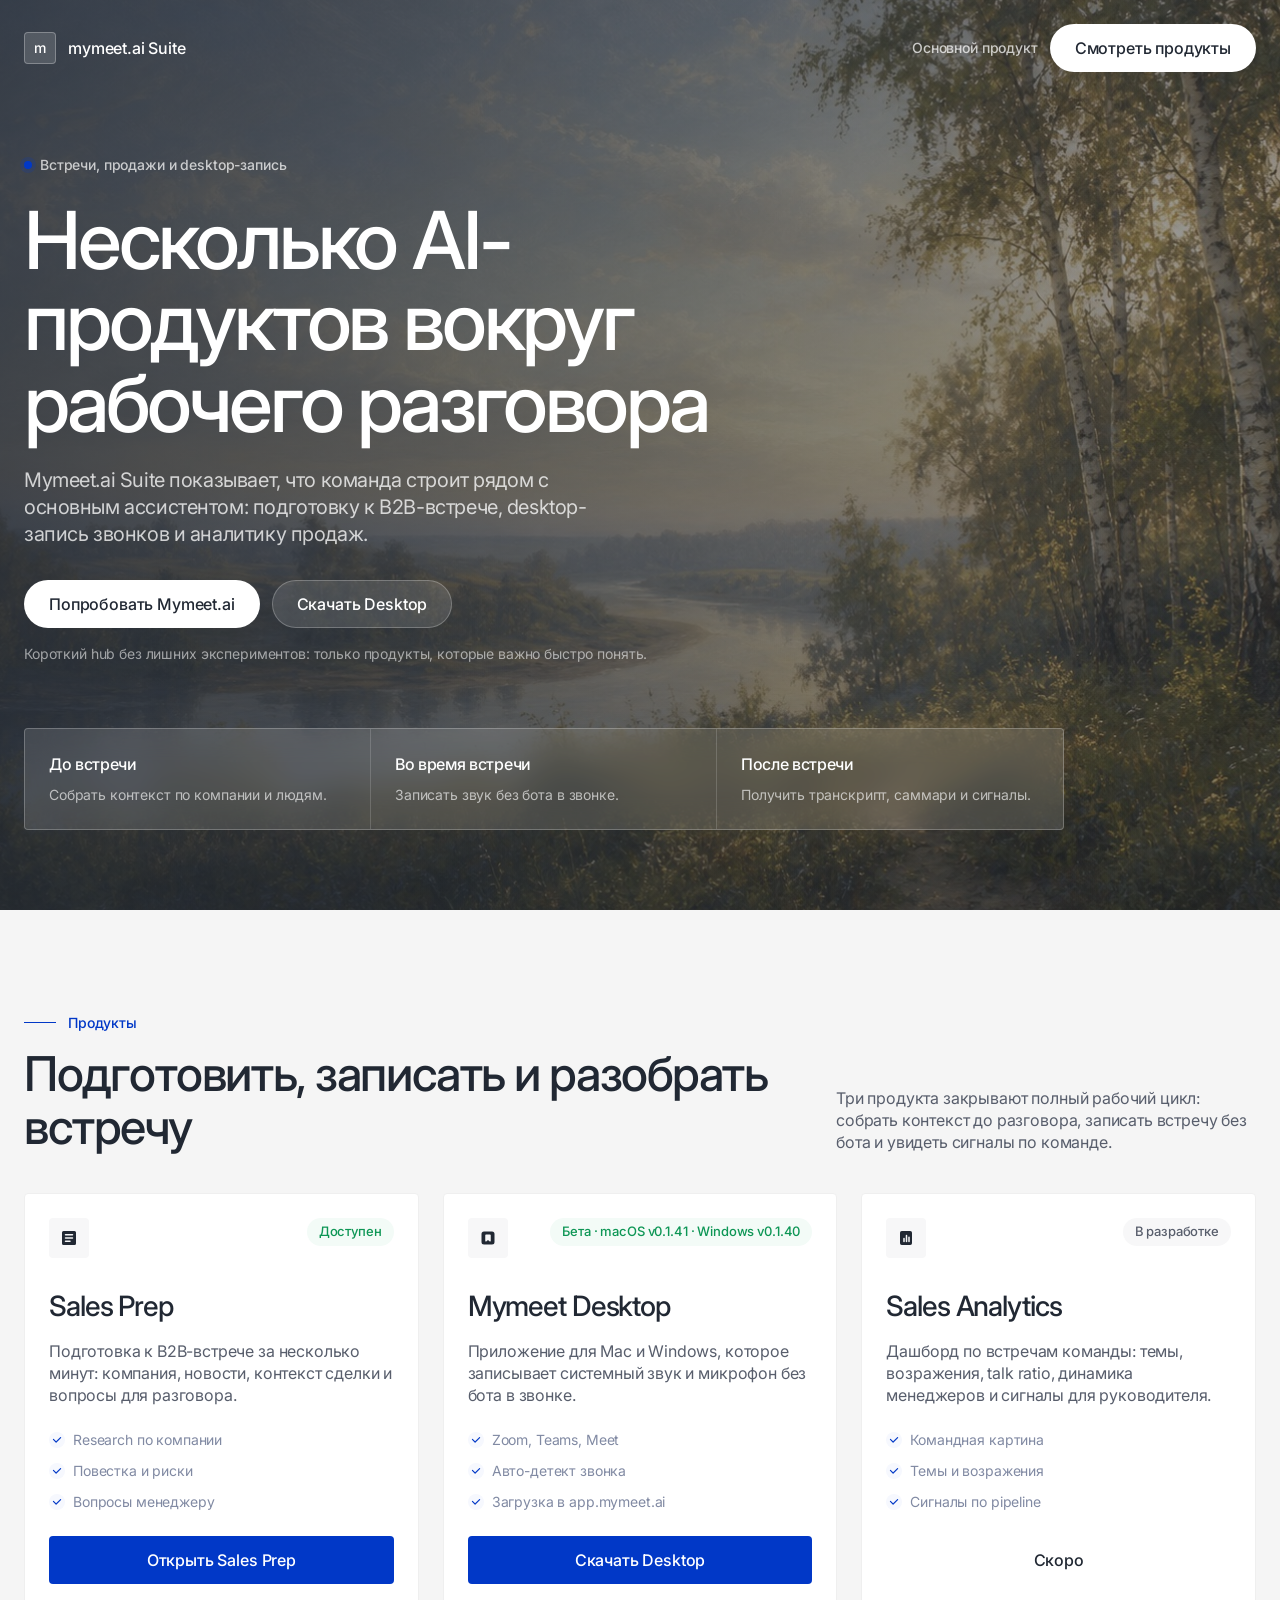
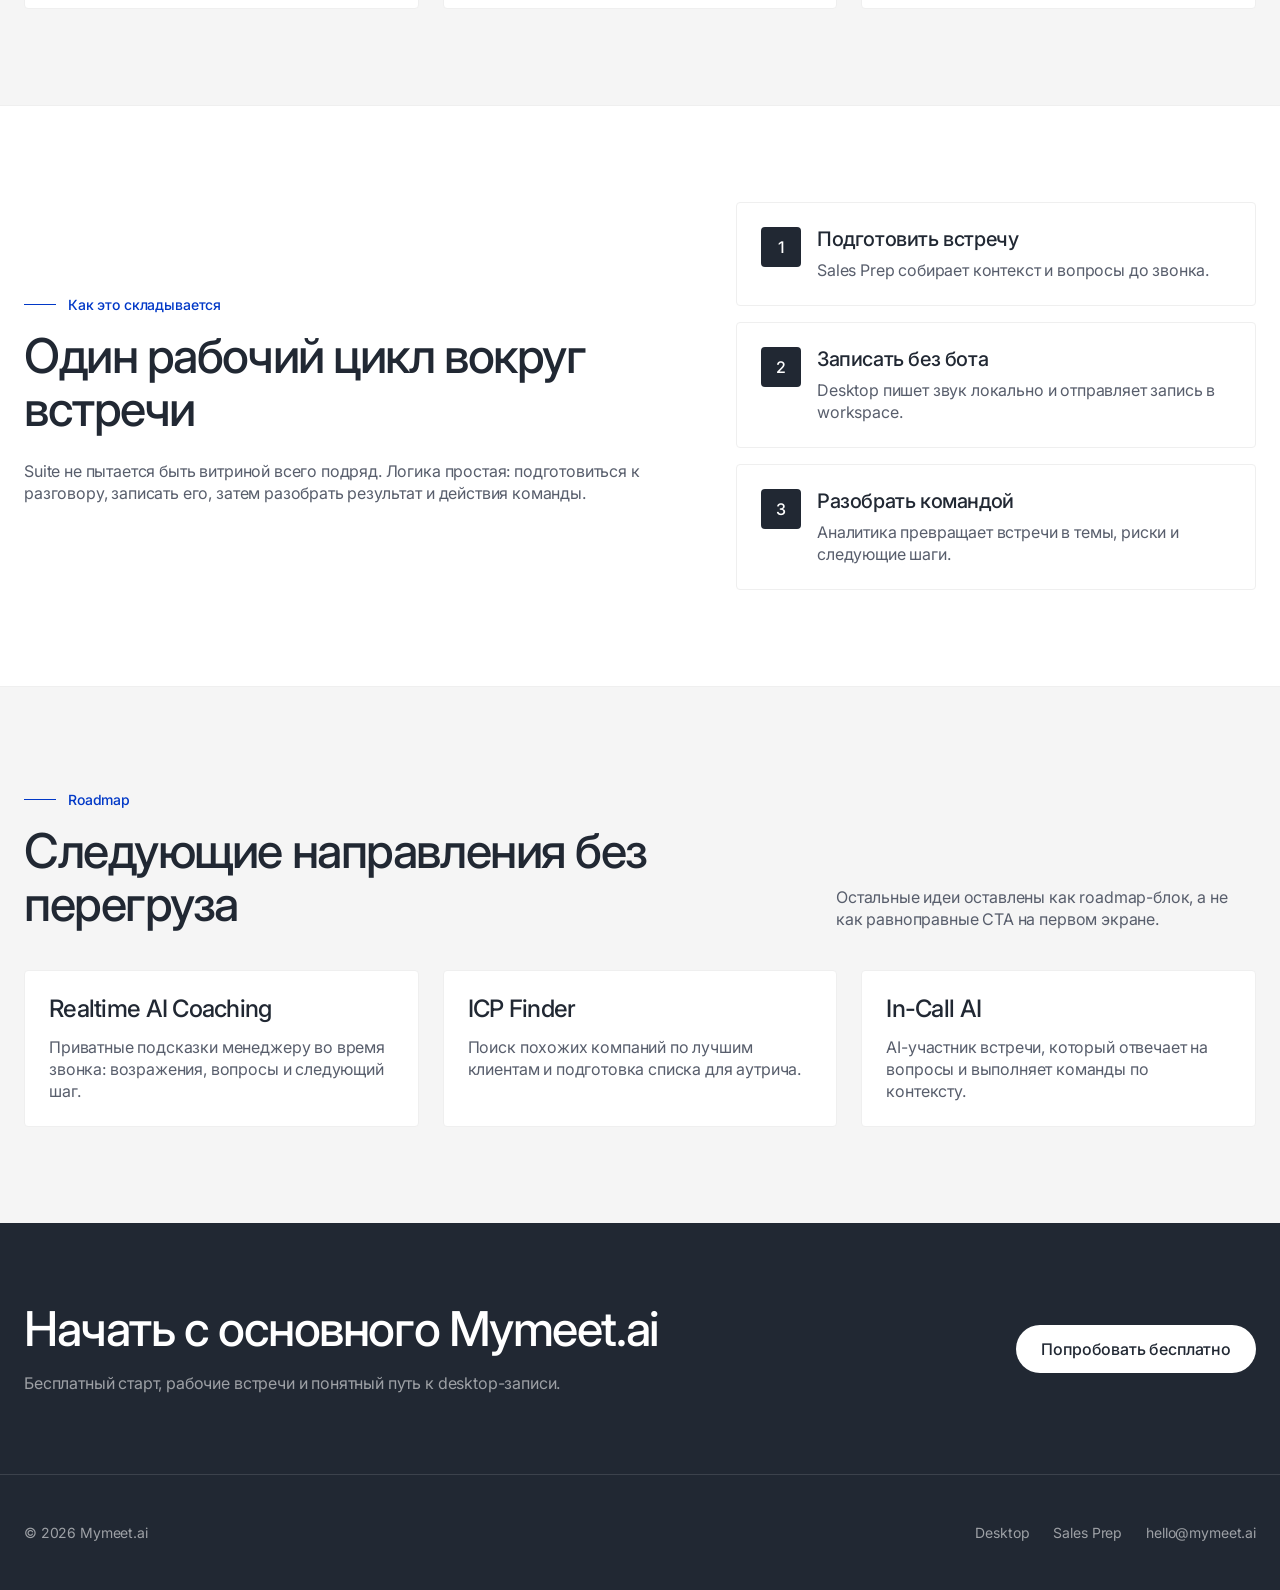
==== commit f1ae9553: "Remove redundant suite product section" ====
--- a/index.html
+++ b/index.html
@@ -498,58 +498,6 @@
       letter-spacing: -0.16px;
     }
 
-    .mockup {
-      border: 1px solid var(--border);
-      border-radius: var(--radius);
-      background: var(--card);
-      overflow: hidden;
-    }
-
-    .mockup-bar {
-      display: flex;
-      align-items: center;
-      gap: 8px;
-      height: 48px;
-      padding: 0 16px;
-      border-bottom: 1px solid var(--border);
-      background: var(--subtle);
-    }
-
-    .dot {
-      width: 8px;
-      height: 8px;
-      border-radius: var(--pill);
-      background: var(--border);
-    }
-
-    .mockup-body {
-      display: grid;
-      gap: 16px;
-      padding: 24px;
-    }
-
-    .meeting-card {
-      display: grid;
-      gap: 8px;
-      padding: 16px;
-      border: 1px solid var(--border);
-      border-radius: var(--radius);
-      background: #FFFFFF;
-    }
-
-    .meeting-card strong {
-      font-size: 16px;
-      line-height: 1.25;
-      font-weight: 500;
-      letter-spacing: -0.32px;
-    }
-
-    .meeting-card span {
-      color: var(--text-secondary);
-      font-size: 13px;
-      letter-spacing: -0.13px;
-    }
-
     .roadmap-grid {
       display: grid;
       grid-template-columns: repeat(3, minmax(0, 1fr));
@@ -718,10 +666,10 @@
         <div class="section-head">
           <div>
             <div class="label">Продукты</div>
-            <h2>Оставили только важные плитки</h2>
+            <h2>Подготовить, записать и разобрать встречу</h2>
           </div>
           <p class="section-copy">
-            Hub стал проще: три направления, понятный статус и один следующий шаг в каждой карточке.
+            Три продукта закрывают полный рабочий цикл: собрать контекст до разговора, записать встречу без бота и увидеть сигналы по команде.
           </p>
         </div>
 
@@ -816,39 +764,6 @@
     </section>
 
     <section>
-      <div class="container split">
-        <div class="mockup" aria-label="Пример интерфейса Mymeet.ai">
-          <div class="mockup-bar">
-            <span class="dot"></span>
-            <span class="dot"></span>
-            <span class="dot"></span>
-          </div>
-          <div class="mockup-body">
-            <div class="meeting-card">
-              <strong>Звонок с клиентом</strong>
-              <span>48 минут · 4 участника · саммари готово</span>
-            </div>
-            <div class="meeting-card">
-              <strong>Ключевые темы</strong>
-              <span>Бюджет, сроки запуска, безопасность данных</span>
-            </div>
-            <div class="meeting-card">
-              <strong>Следующие шаги</strong>
-              <span>Отправить материалы, согласовать пилот, назначить follow-up</span>
-            </div>
-          </div>
-        </div>
-        <div>
-          <div class="label">Результат</div>
-          <h2>Показываем продукт, а не обещания</h2>
-          <p class="section-copy" style="margin-top: 24px;">
-            На сайте теперь больше конкретики: что происходит до, во время и после встречи. Карточки ведут сразу туда, где пользователь может попробовать или скачать продукт.
-          </p>
-        </div>
-      </div>
-    </section>
-
-    <section>
       <div class="container">
         <div class="section-head">
           <div>
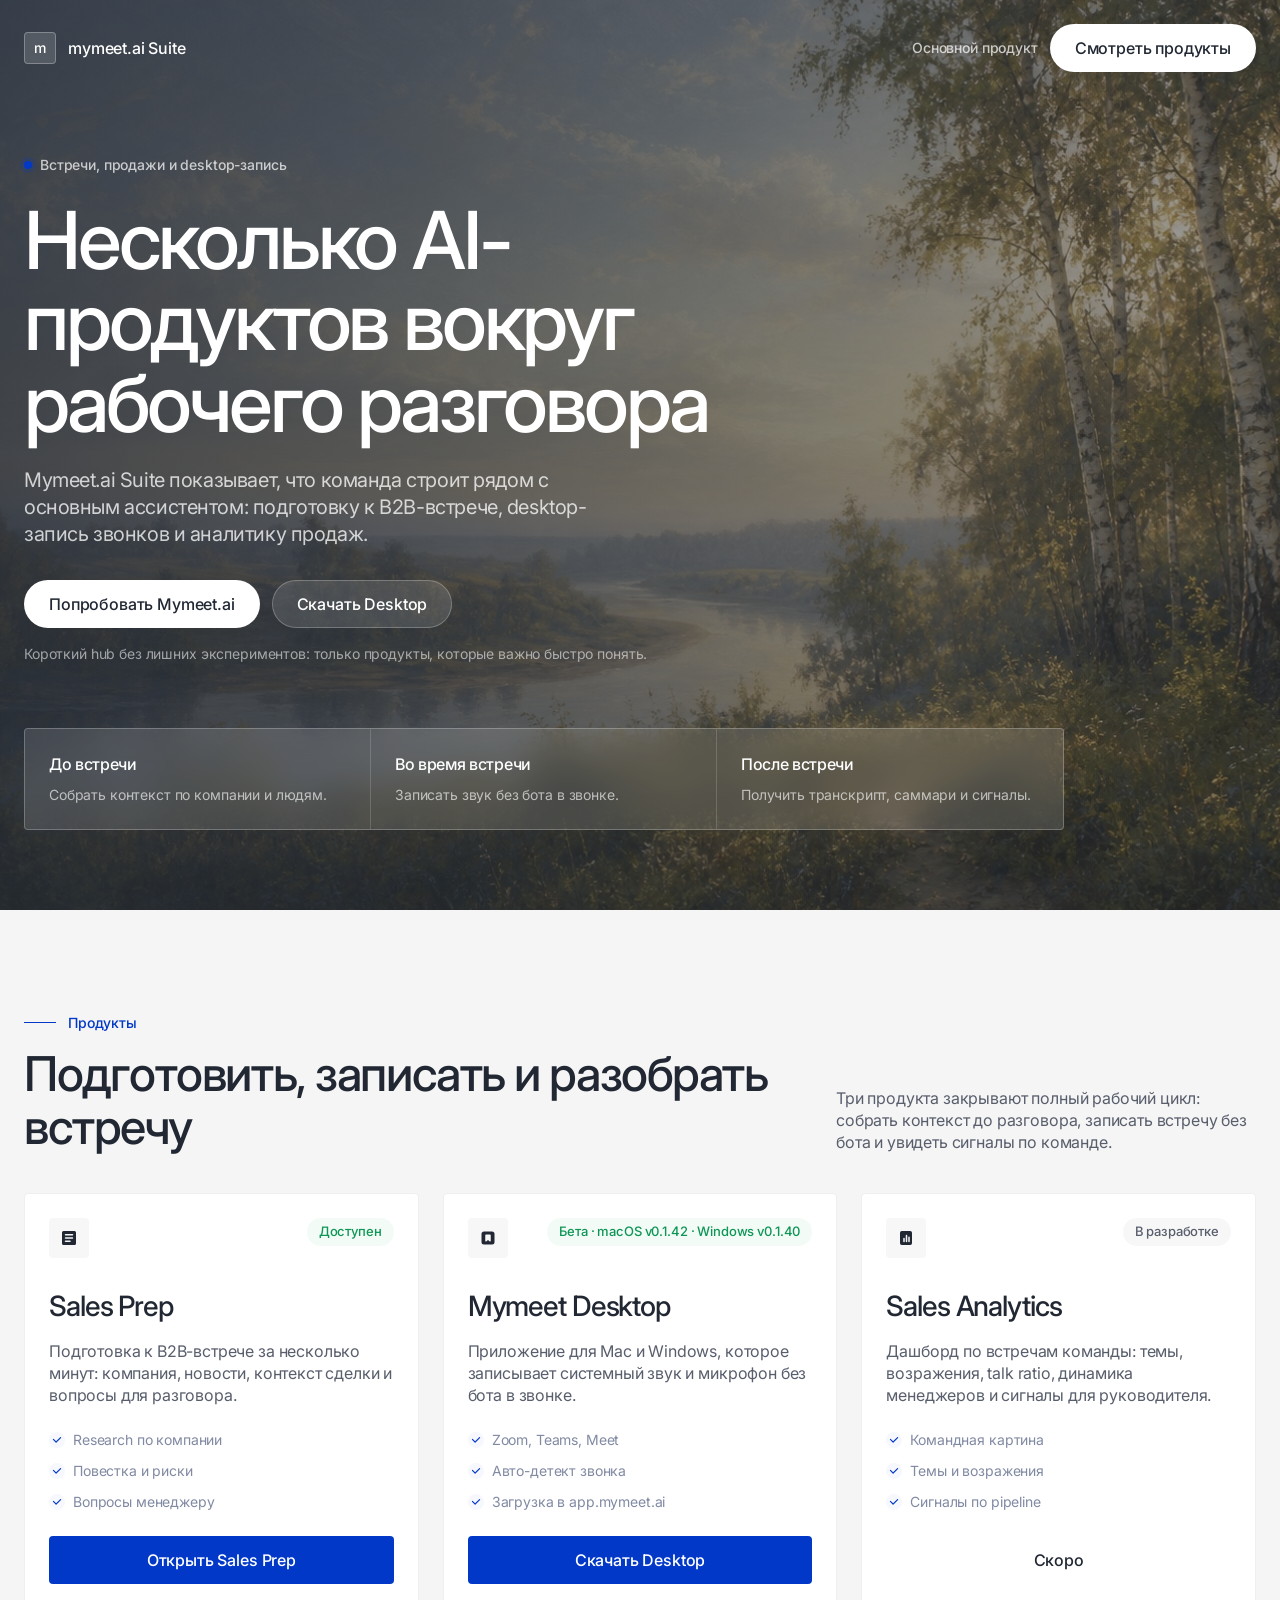
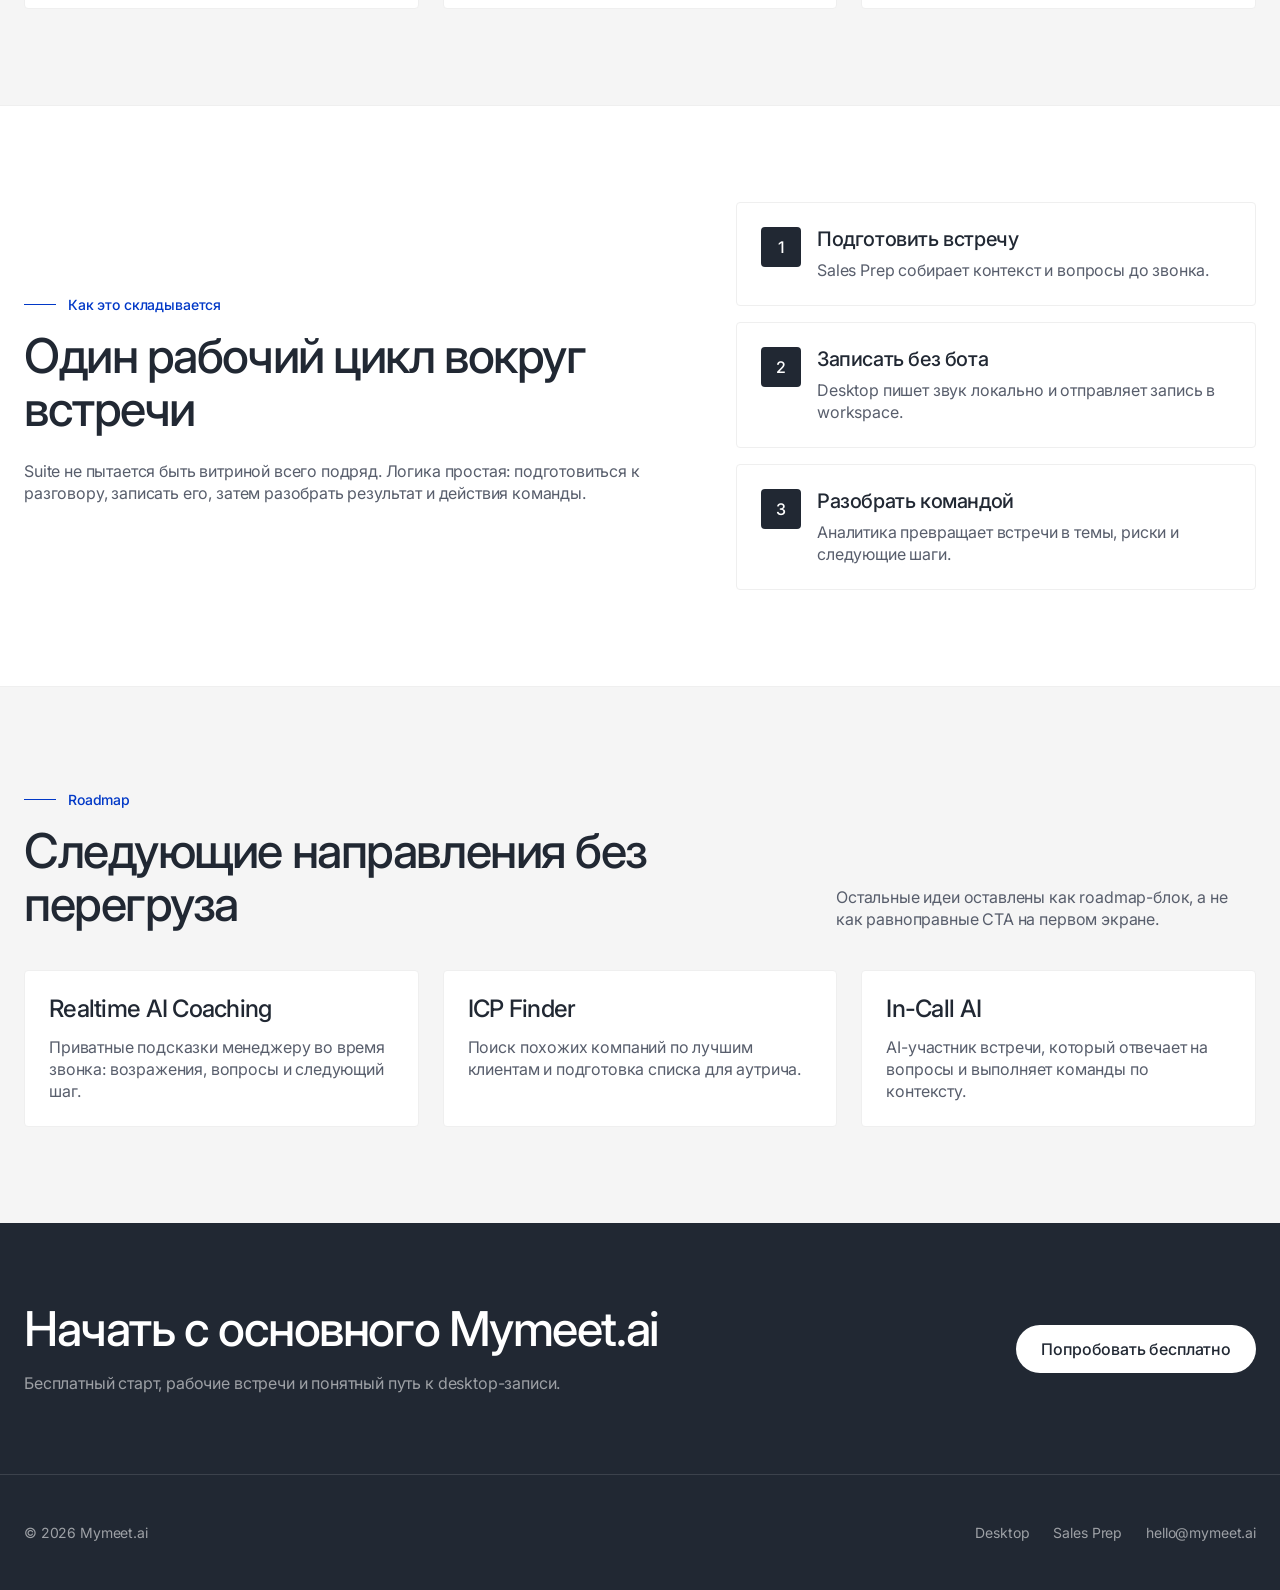
==== commit 06ccaf9f: "release: point desktop landing to macOS v0.1.42" ====
--- a/index.html
+++ b/index.html
@@ -696,7 +696,7 @@
               <div class="icon-box" aria-hidden="true">
                 <svg viewBox="0 0 20 20"><path d="M6 3.5A2.5 2.5 0 0 0 3.5 6v8A2.5 2.5 0 0 0 6 16.5h8a2.5 2.5 0 0 0 2.5-2.5V6A2.5 2.5 0 0 0 14 3.5H6Zm2 3h4a.75.75 0 0 1 .75.75v5.5a.75.75 0 0 1-1.22.58L10 12.1l-1.53 1.23A.75.75 0 0 1 7.25 12.75v-5.5A.75.75 0 0 1 8 6.5Z"/></svg>
               </div>
-              <span class="badge live">Бета · macOS v0.1.41 · Windows v0.1.40</span>
+              <span class="badge live">Бета · macOS v0.1.42 · Windows v0.1.40</span>
             </div>
             <h3>Mymeet Desktop</h3>
             <p>Приложение для Mac и Windows, которое записывает системный звук и микрофон без бота в звонке.</p>
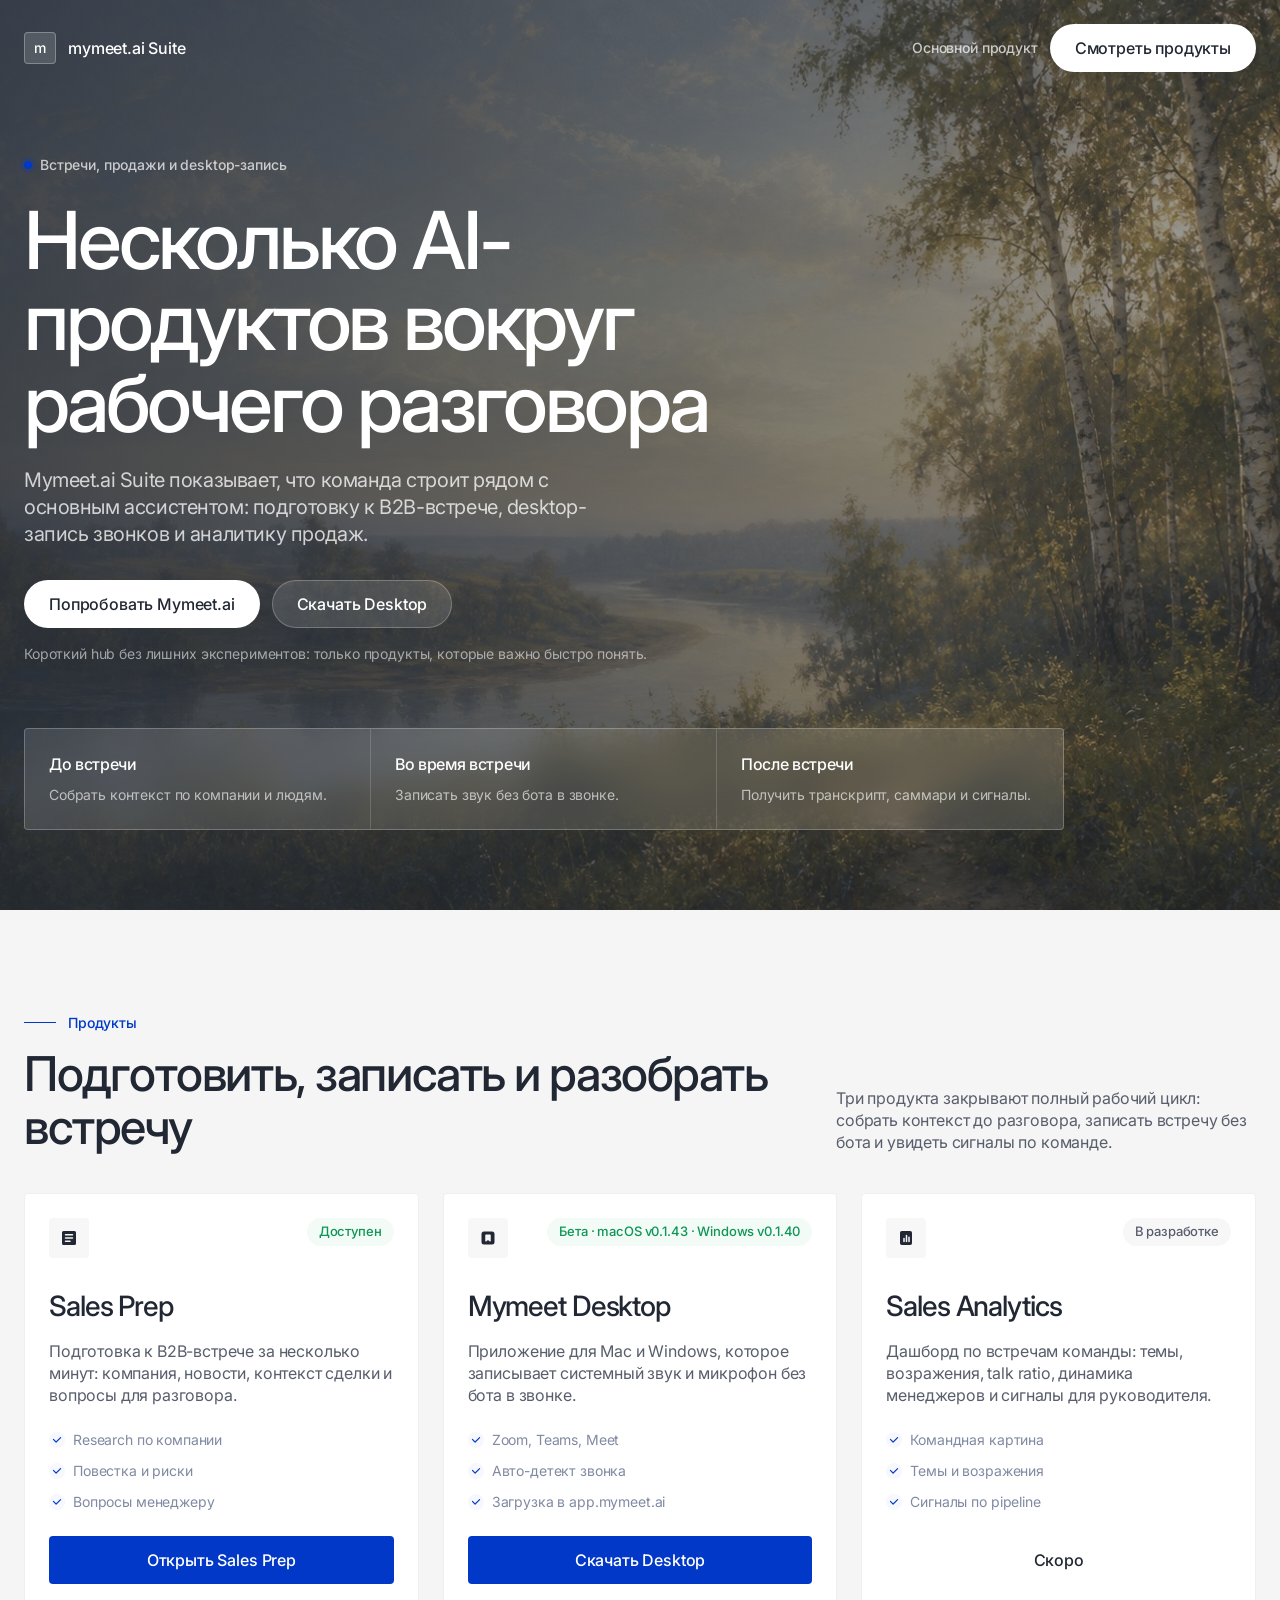
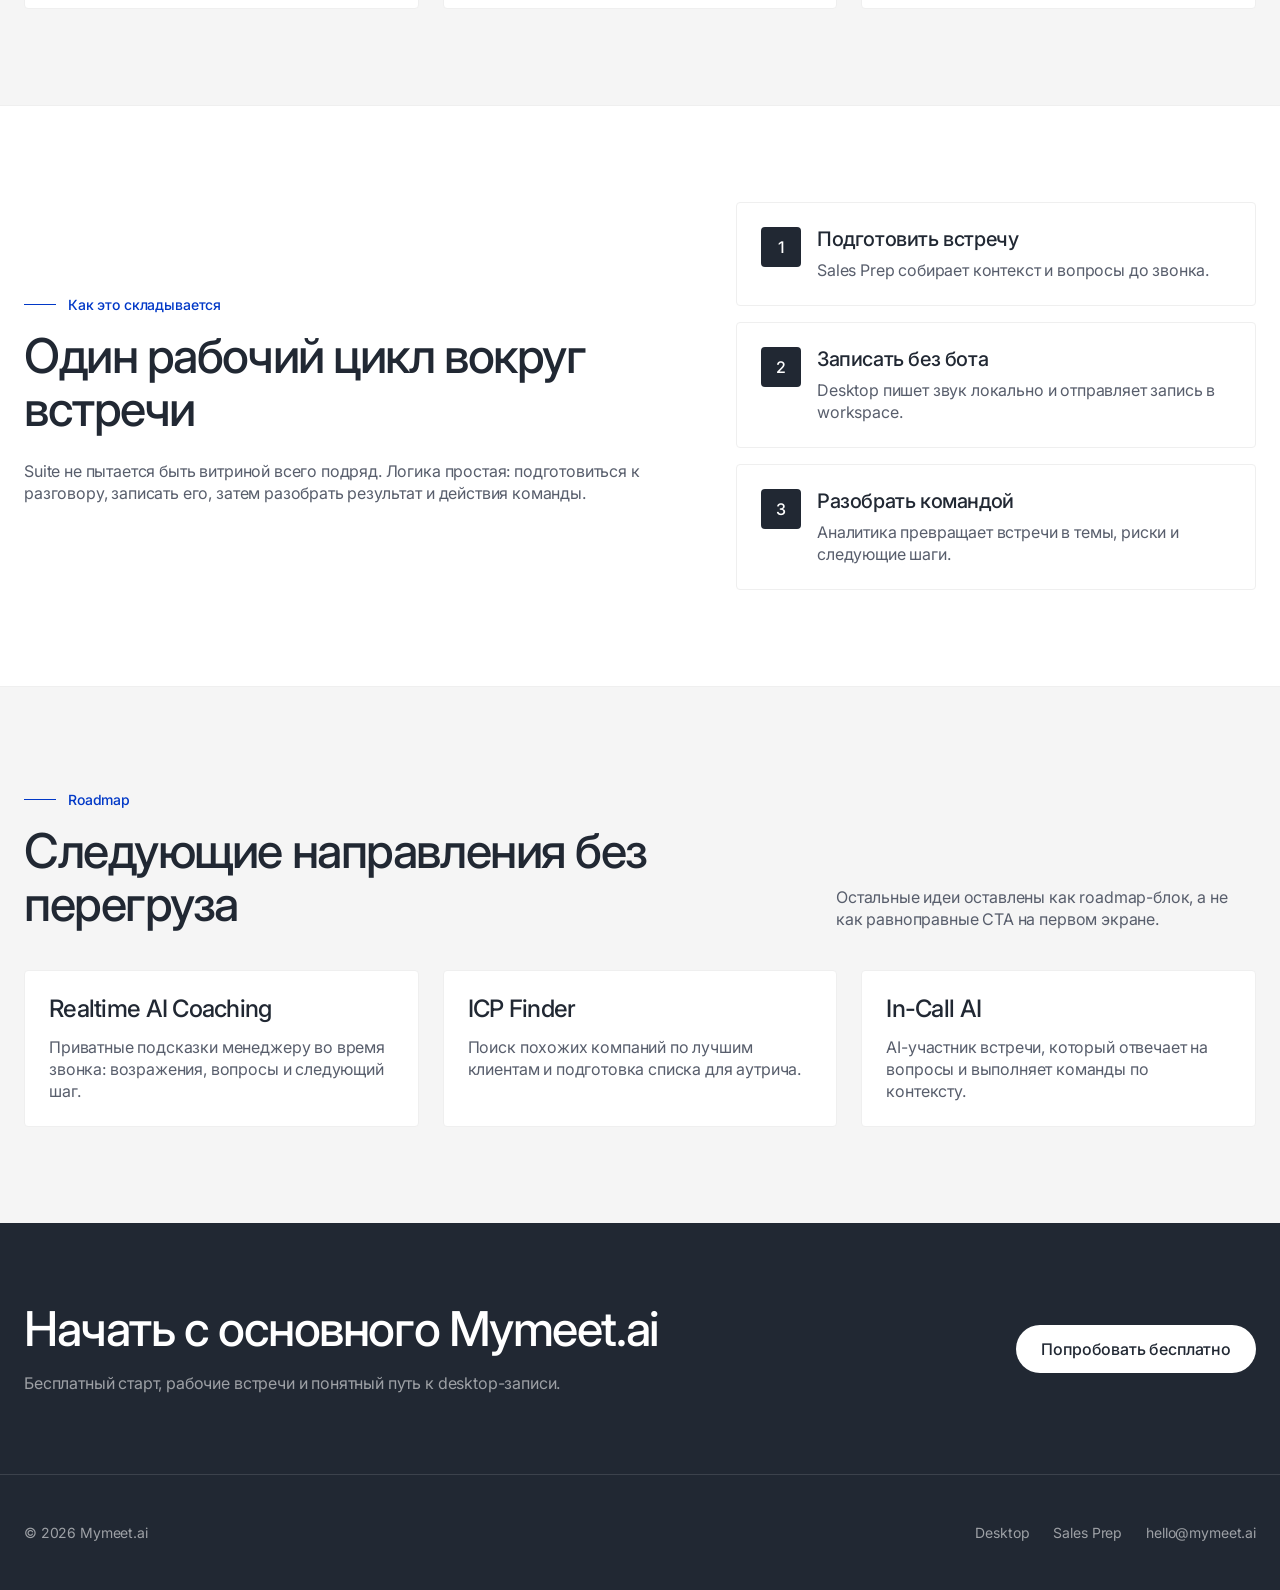
==== commit 0d18774c: "release: publish macOS v0.1.43 downloads" ====
--- a/index.html
+++ b/index.html
@@ -696,7 +696,7 @@
               <div class="icon-box" aria-hidden="true">
                 <svg viewBox="0 0 20 20"><path d="M6 3.5A2.5 2.5 0 0 0 3.5 6v8A2.5 2.5 0 0 0 6 16.5h8a2.5 2.5 0 0 0 2.5-2.5V6A2.5 2.5 0 0 0 14 3.5H6Zm2 3h4a.75.75 0 0 1 .75.75v5.5a.75.75 0 0 1-1.22.58L10 12.1l-1.53 1.23A.75.75 0 0 1 7.25 12.75v-5.5A.75.75 0 0 1 8 6.5Z"/></svg>
               </div>
-              <span class="badge live">Бета · macOS v0.1.42 · Windows v0.1.40</span>
+              <span class="badge live">Бета · macOS v0.1.43 · Windows v0.1.40</span>
             </div>
             <h3>Mymeet Desktop</h3>
             <p>Приложение для Mac и Windows, которое записывает системный звук и микрофон без бота в звонке.</p>
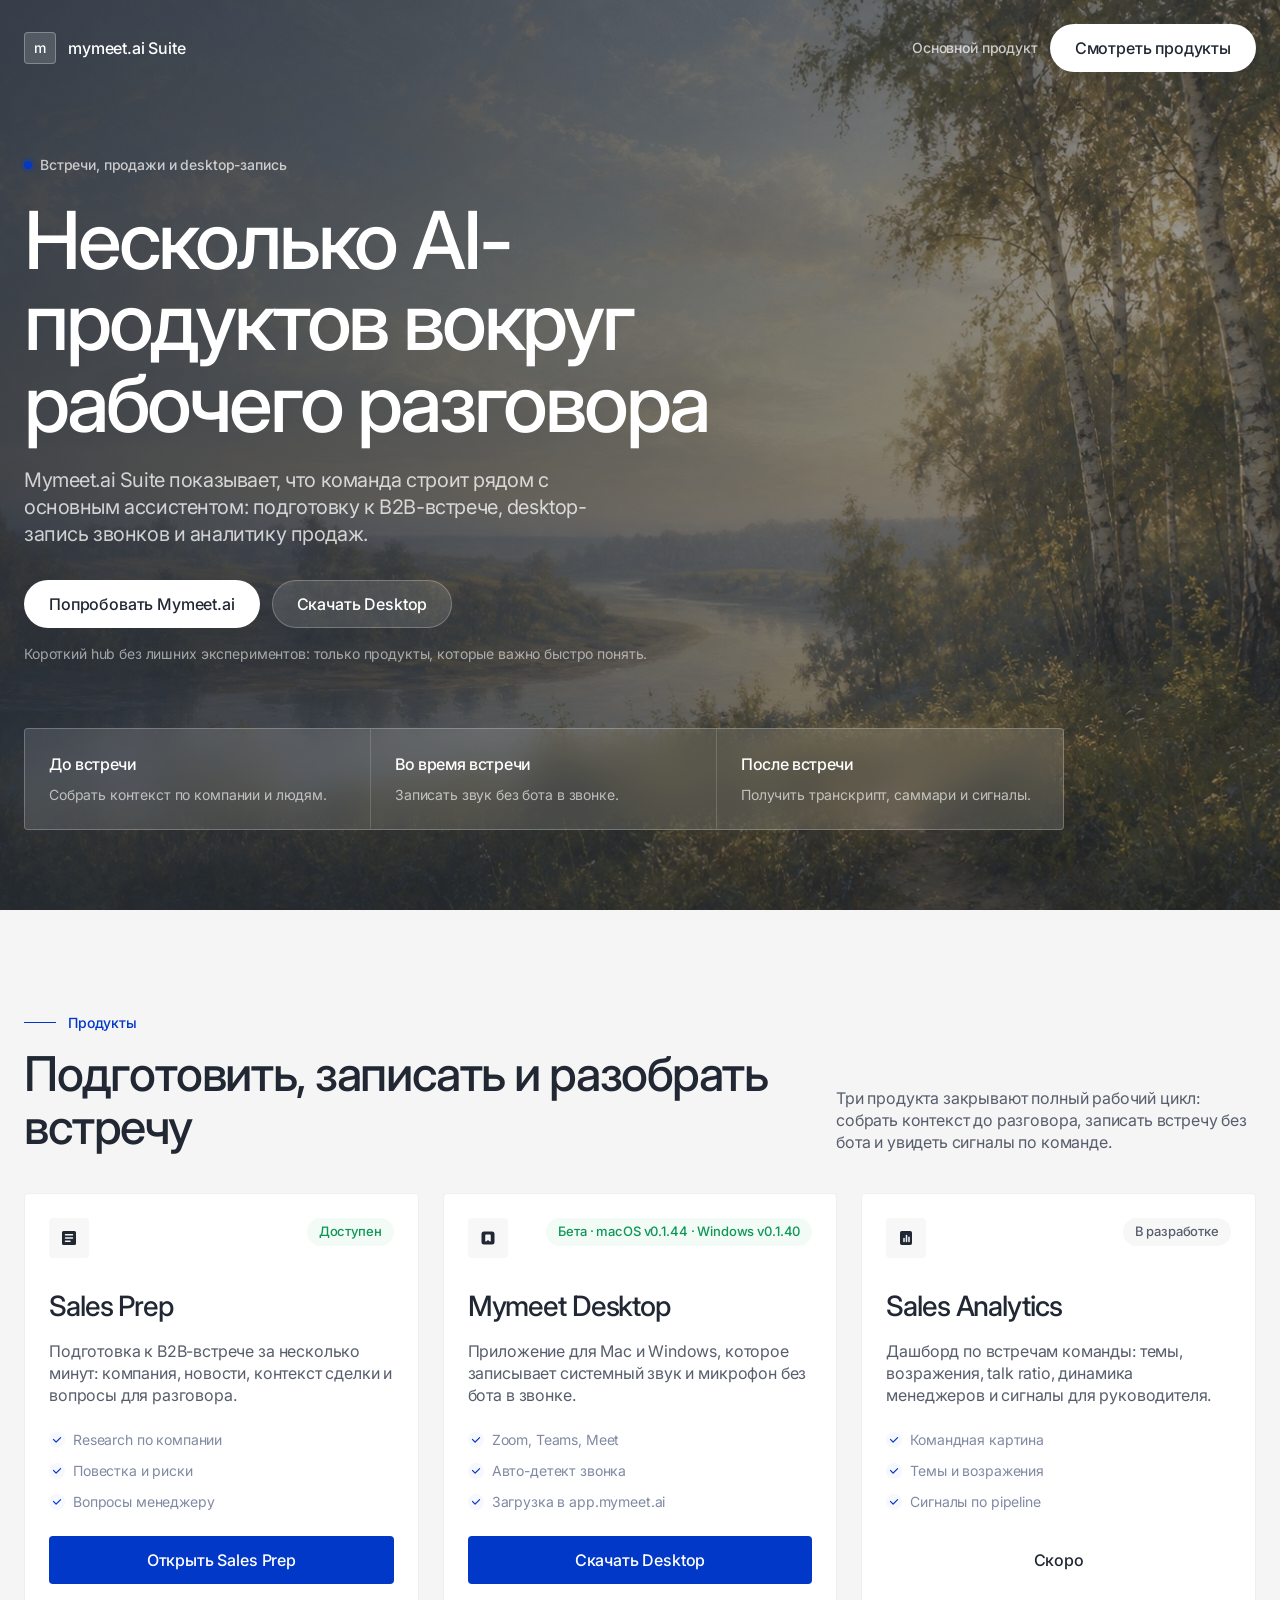
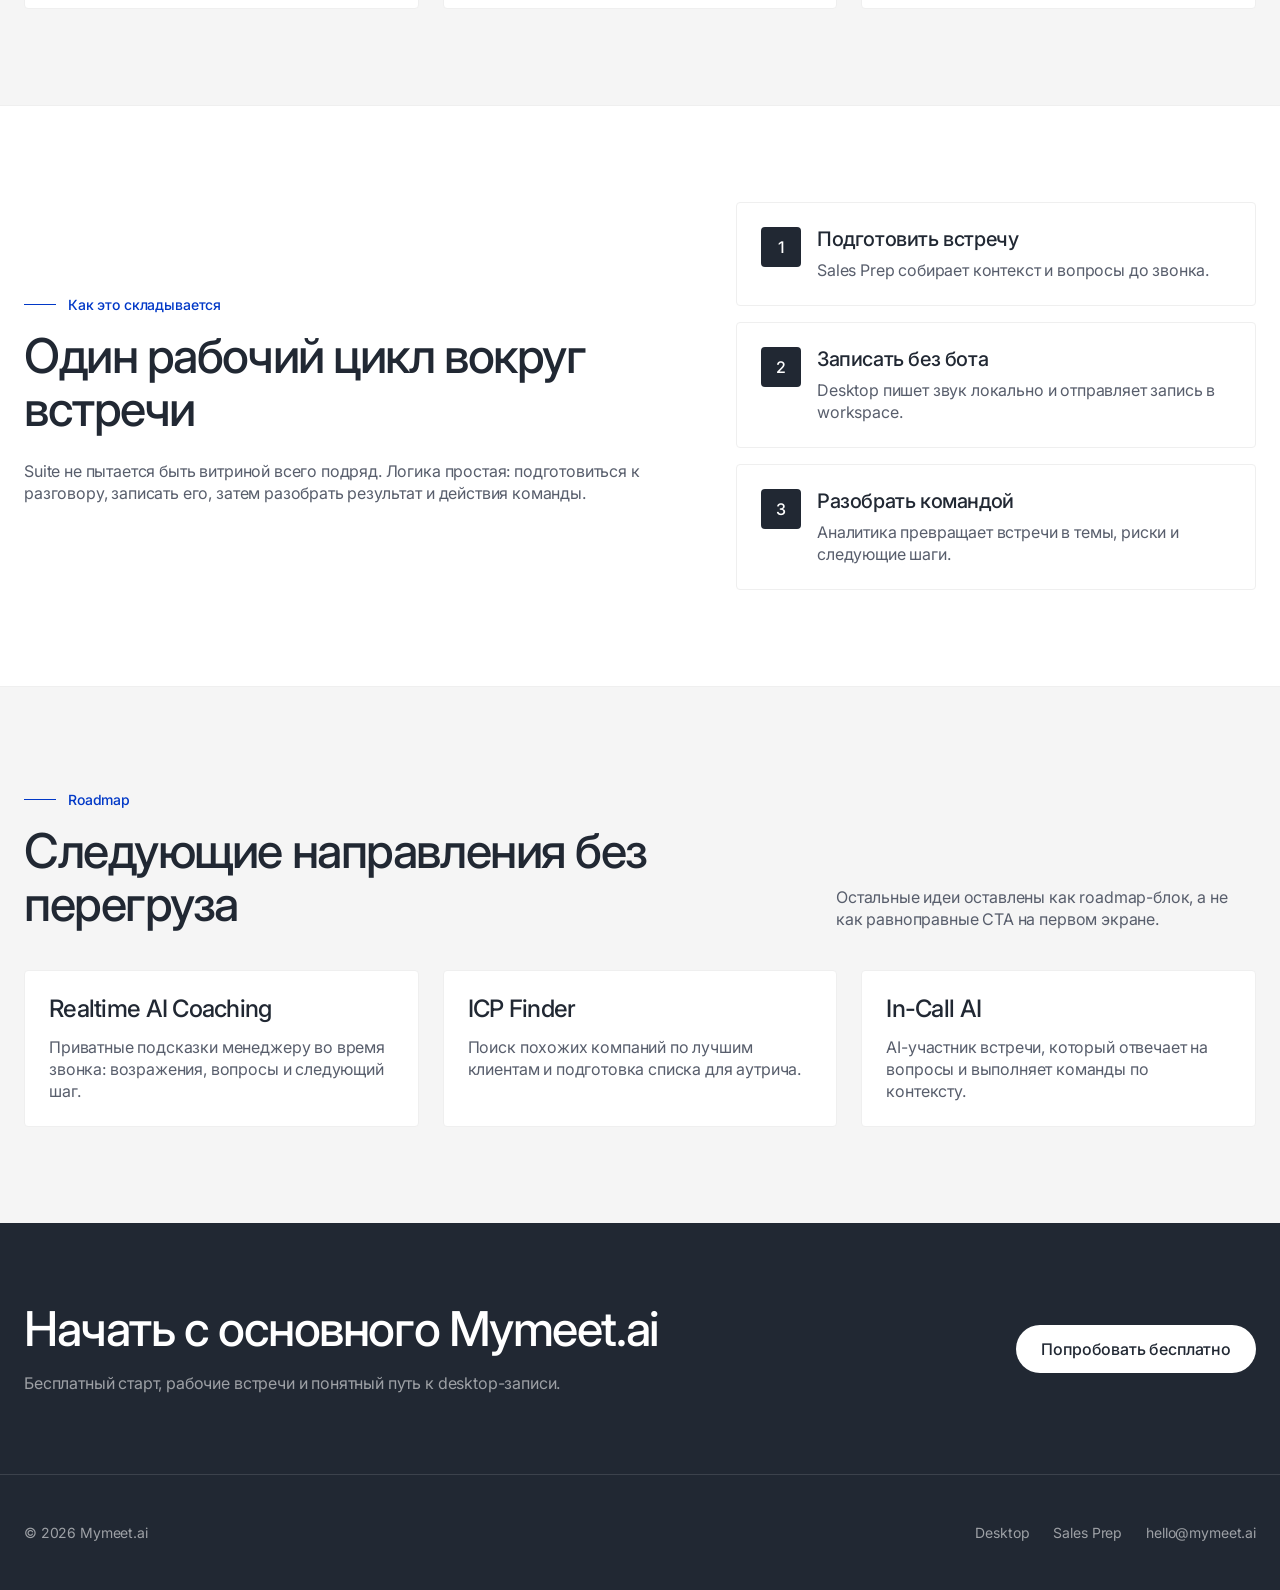
==== commit bb2f13ca: "release: publish macOS v0.1.44 downloads" ====
--- a/index.html
+++ b/index.html
@@ -696,7 +696,7 @@
               <div class="icon-box" aria-hidden="true">
                 <svg viewBox="0 0 20 20"><path d="M6 3.5A2.5 2.5 0 0 0 3.5 6v8A2.5 2.5 0 0 0 6 16.5h8a2.5 2.5 0 0 0 2.5-2.5V6A2.5 2.5 0 0 0 14 3.5H6Zm2 3h4a.75.75 0 0 1 .75.75v5.5a.75.75 0 0 1-1.22.58L10 12.1l-1.53 1.23A.75.75 0 0 1 7.25 12.75v-5.5A.75.75 0 0 1 8 6.5Z"/></svg>
               </div>
-              <span class="badge live">Бета · macOS v0.1.43 · Windows v0.1.40</span>
+              <span class="badge live">Бета · macOS v0.1.44 · Windows v0.1.40</span>
             </div>
             <h3>Mymeet Desktop</h3>
             <p>Приложение для Mac и Windows, которое записывает системный звук и микрофон без бота в звонке.</p>
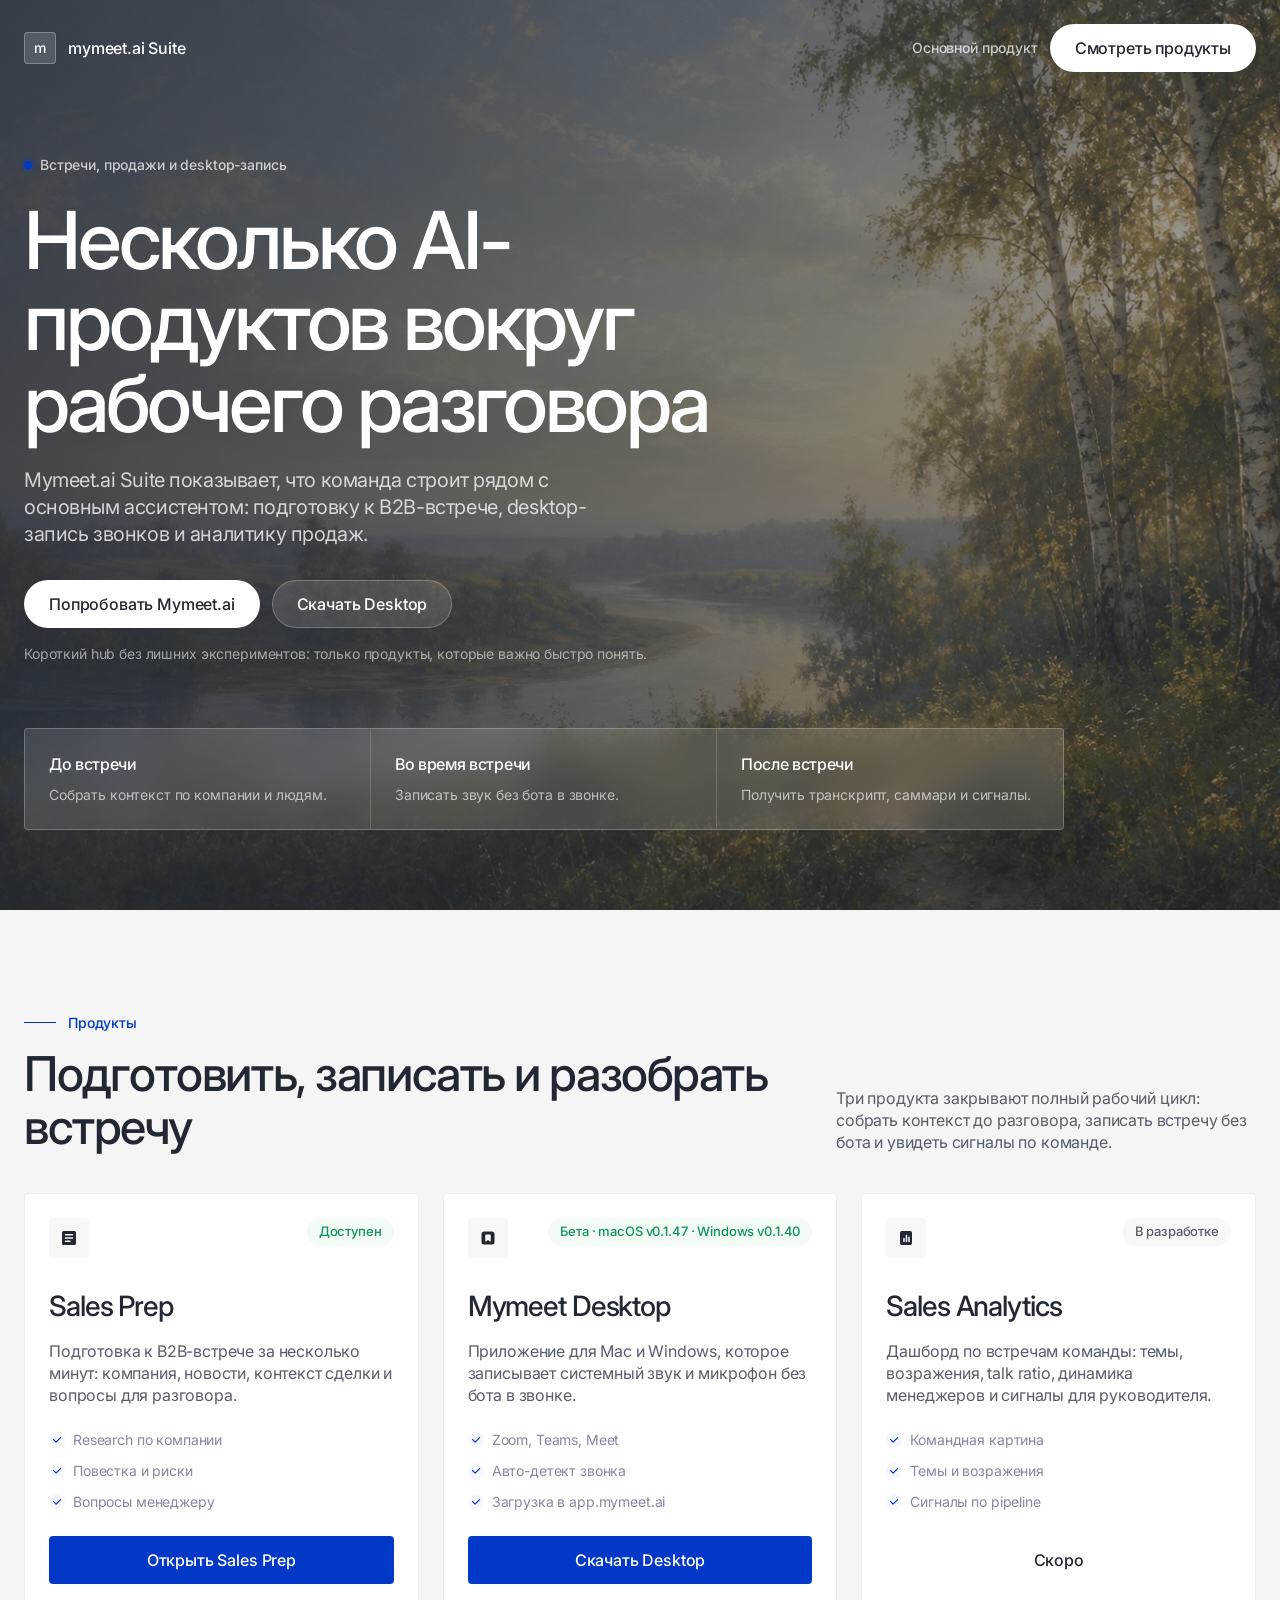
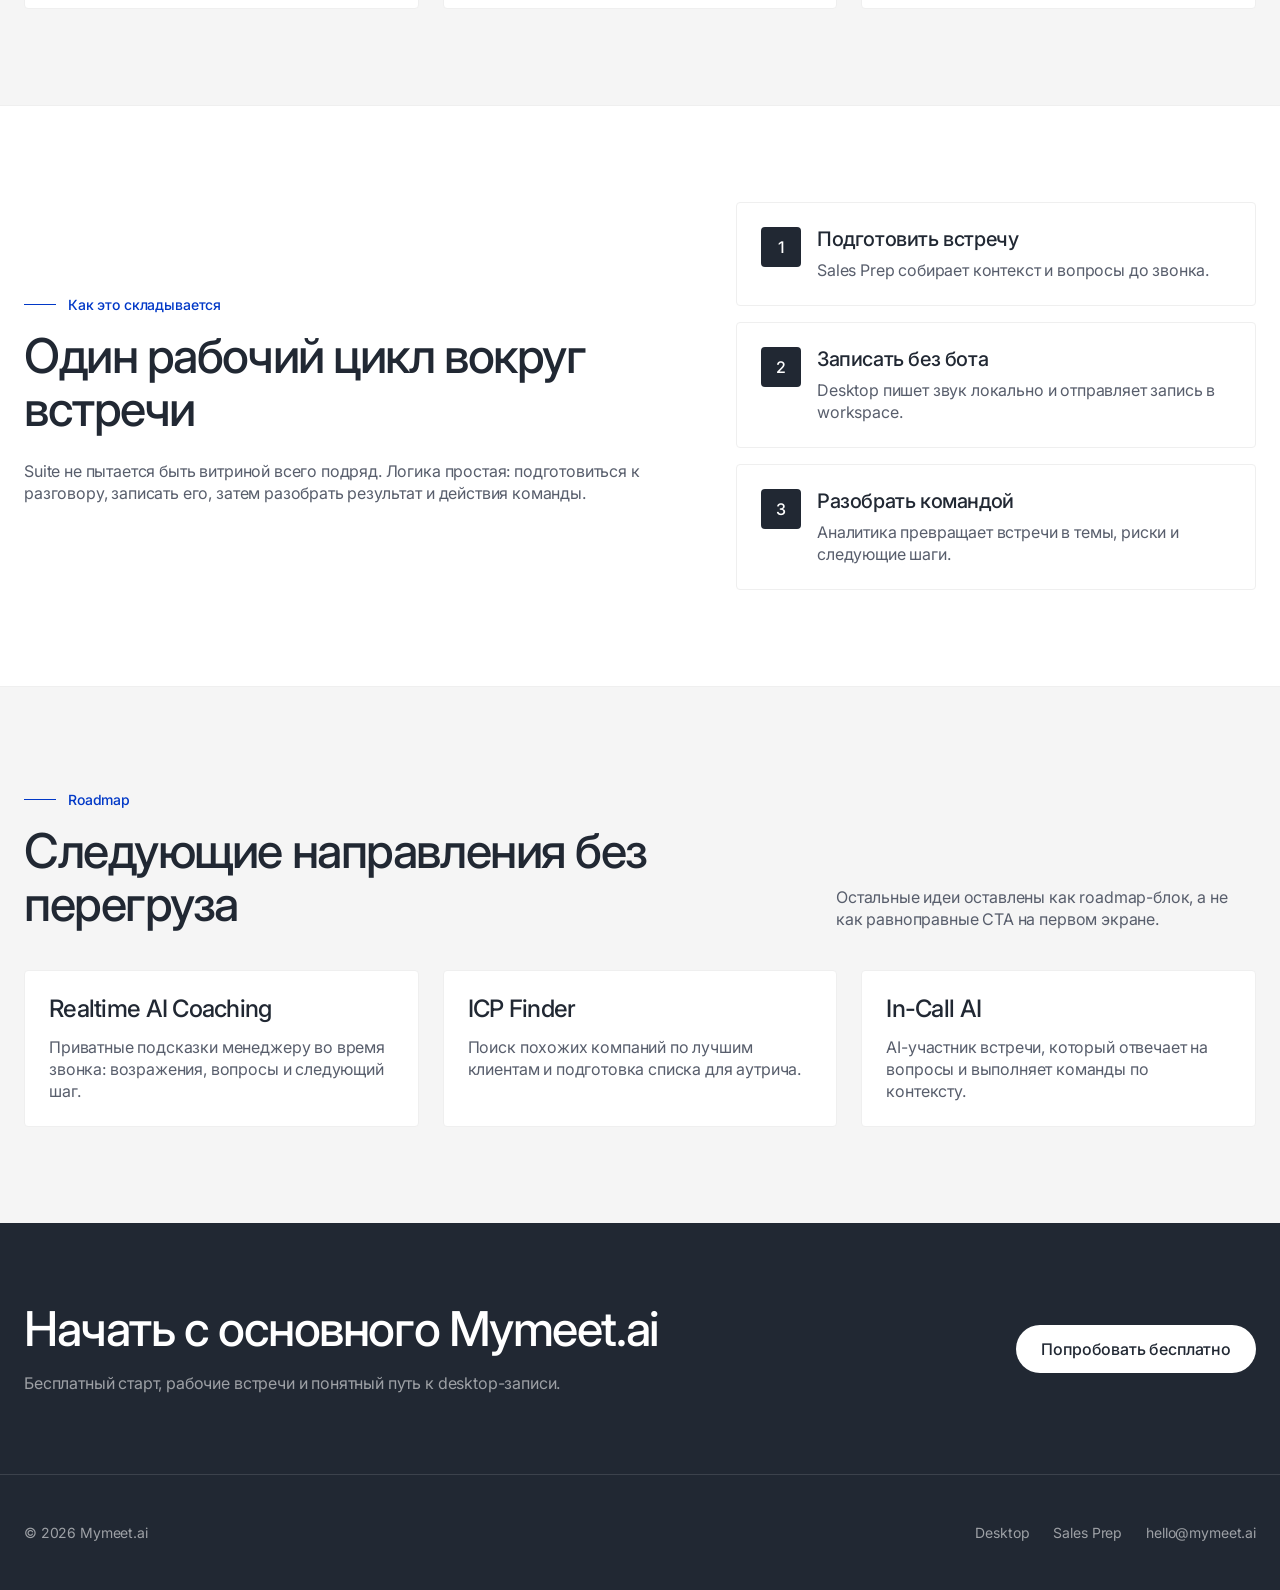
==== commit c4d3b40a: "release: publish macOS v0.1.47 downloads" ====
--- a/index.html
+++ b/index.html
@@ -696,7 +696,7 @@
               <div class="icon-box" aria-hidden="true">
                 <svg viewBox="0 0 20 20"><path d="M6 3.5A2.5 2.5 0 0 0 3.5 6v8A2.5 2.5 0 0 0 6 16.5h8a2.5 2.5 0 0 0 2.5-2.5V6A2.5 2.5 0 0 0 14 3.5H6Zm2 3h4a.75.75 0 0 1 .75.75v5.5a.75.75 0 0 1-1.22.58L10 12.1l-1.53 1.23A.75.75 0 0 1 7.25 12.75v-5.5A.75.75 0 0 1 8 6.5Z"/></svg>
               </div>
-              <span class="badge live">Бета · macOS v0.1.44 · Windows v0.1.40</span>
+              <span class="badge live">Бета · macOS v0.1.47 · Windows v0.1.40</span>
             </div>
             <h3>Mymeet Desktop</h3>
             <p>Приложение для Mac и Windows, которое записывает системный звук и микрофон без бота в звонке.</p>
